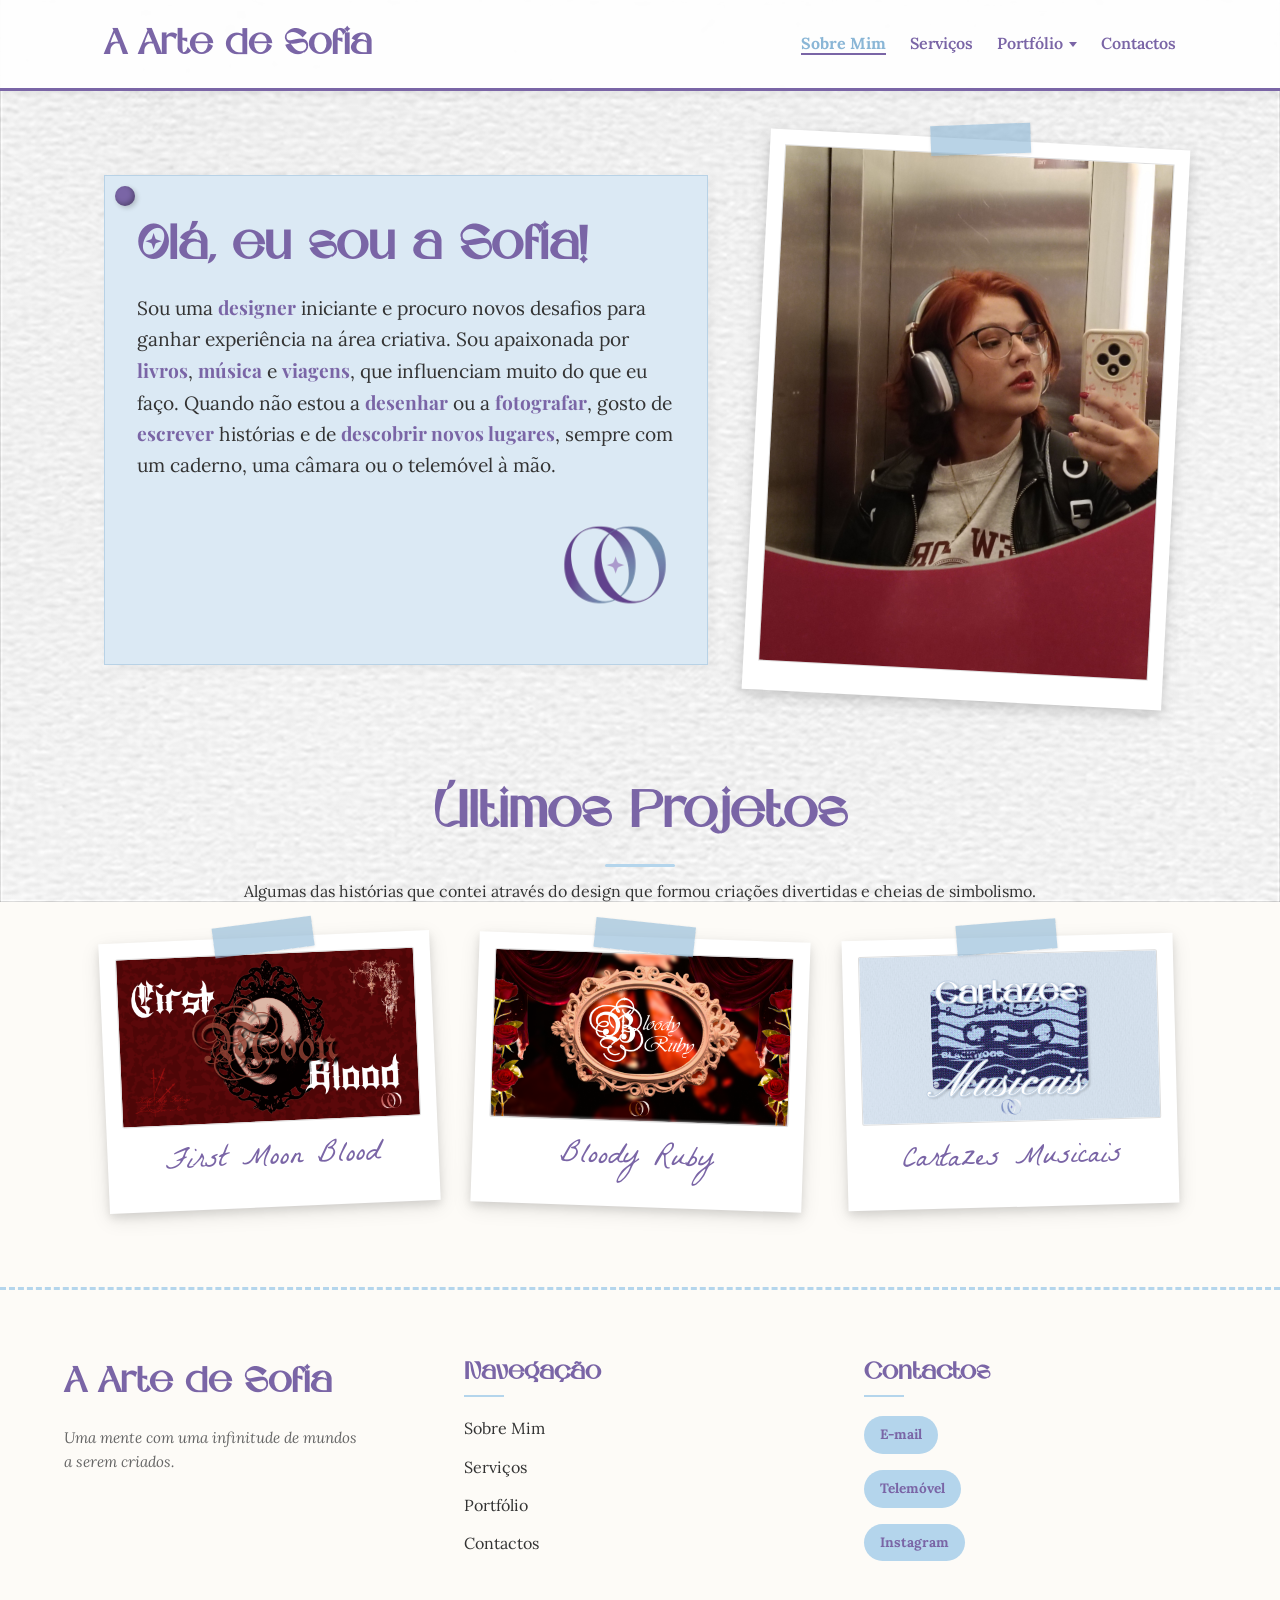
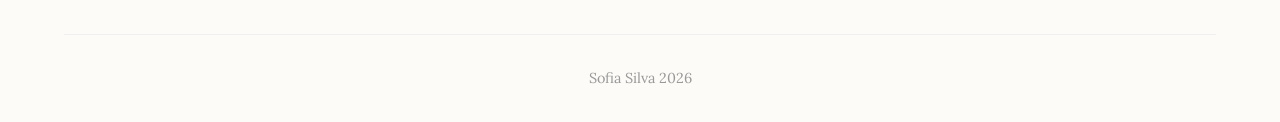
==== html/index.html @ 533d355b "Refactor portfolio links and improve content clarity across multiple HTML files" ====
﻿<!DOCTYPE html>
<html lang="pt-PT">

<head>
    <meta charset="UTF-8">
    <meta name="viewport" content="width=device-width, initial-scale=1.0">
    <title>A Arte de Sofia | Sobre Mim</title>
    <link rel="stylesheet" href="../css/style.css?v=3.1">
    <link rel="icon" type="image/png" href="../images/favicon.png">
</head>

<body>
    <header>
        <nav>
            <a href="index.html" class="logotipo">A Arte de Sofia</a>
            <ul class="ligacoes-navegacao" id="lista-navegacao">
                <li><a href="index.html" class="ativo">Sobre Mim</a></li>
                <li><a href="services.html">Serviços</a></li>
                <li class="navegacao-portfolio">
                    <details>
                        <summary>Portfólio</summary>
                        <ul class="submenu-portfolio">
                            <li><a href="portfolio.html">Portfólio</a></li>
                            <li><a href="bloody_ruby.html">Bloody Ruby</a></li>
                            <li><a href="first_moon_blood.html">First Moon Blood</a></li>
                            <li><a href="cartazes_musicais.html">Cartazes musicais</a></li>
                        </ul>
                    </details>
                </li>
                <li><a href="contact.html">Contactos</a></li>
            </ul>
            <button type="button" class="alternar-menu" id="botao-menu">
                <div class="barra"></div>
                <div class="barra"></div>
                <div class="barra"></div>
            </button>
        </nav>
    </header>

    <main>
        <section class="destaque">
            <div class="texto-destaque nota-papel">
                <h1>Olá, eu sou a Sofia!</h1>
                <p>Sou uma <strong>designer</strong> iniciante e procuro novos desafios para ganhar experiência
                    na área criativa. Sou apaixonada por <strong>livros</strong>, <strong>música</strong> e
                    <strong>viagens</strong>, que influenciam muito do que eu faço. Quando não estou a <strong>desenhar</strong> ou a <strong>fotografar</strong>, gosto de
                    <strong>escrever</strong> histórias e de <strong>descobrir novos lugares</strong>, sempre com um
                    caderno, uma câmara ou o telemóvel à mão.</p>
                <div class="assinatura">
                    <a href="portfolio.html">
                        <img src="../images/favicon.png" alt="Assinatura de Sofia" class="imagem-assinatura">
                    </a>
                </div>
            </div>

            <a href="services.html" class="imagem-destaque polaroide">
                <div class="fita"></div>
                <img src="../images/photo_2025-11-19_13-03-43.jpg" alt="Foto da Sofia, designer júnior">
                <div class="legenda-polaroide"></div>
            </a>
        </section>

        <section class="projetos-recentes">
            <h2 class="titulo-projetos-recentes">Últimos Projetos</h2>
            <p class="introducao-projetos-recentes">Algumas das histórias que contei através do design que formou criações divertidas e cheias de simbolismo.</p>
            <div class="grelha-projetos-recentes">
                <a href="first_moon_blood.html" class="polaroide polaroide-projeto">
                    <div class="fita"></div>
                    <img src="../images/Desenvolvimento 26.png" alt="First Moon Blood - Projeto por Sofia" loading="lazy">
                    <div class="legenda-polaroide">First Moon Blood</div>
                </a>

                <a href="bloody_ruby.html" class="polaroide polaroide-projeto">
                    <div class="fita"></div>
                    <img src="../images/Desenvolvimento 31.png" alt="Bloody Ruby - Projeto por Sofia" loading="lazy">
                    <div class="legenda-polaroide">Bloody Ruby</div>
                </a>

                <a href="cartazes_musicais.html" class="polaroide polaroide-projeto">
                    <div class="fita"></div>
                    <img src="../images/Desenvolvimento 36.png" alt="Cartazes musicais - Projeto por Sofia" loading="lazy">
                    <div class="legenda-polaroide">Cartazes Musicais</div>
                </a>
            </div>
        </section>
    </main>

    <footer>
        <div class="contentor-rodape">
            <div class="identidade">
                <a href="index.html" class="logotipo">A Arte de Sofia</a>
                <p>Uma mente com uma infinitude de mundos a serem criados.</p>
            </div>
            <nav>
                <h4 class="titulo-rodape">Navegação</h4>
                <ul>
                    <li><a href="index.html">Sobre Mim</a></li>
                    <li><a href="services.html">Serviços</a></li>
                    <li><a href="portfolio.html">Portfólio</a></li>
                    <li><a href="contact.html">Contactos</a></li>
                </ul>
            </nav>
            <div>
                <h4 class="titulo-rodape">Contactos</h4>
                <div class="ligacoes-contacto-rodape">
                    <a href="mailto:sofiamonteiro.9@gmail.com">E-mail</a>
                    <a href="tel:+351934389802">Telemóvel</a>
                    <a href="https://instagram.com/soh_wish" target="_blank" rel="noopener noreferrer"
                        title="Instagram">Instagram</a>
                </div>
            </div>
        </div>
        <div class="base-rodape">
            <p>Sofia Silva 2026</p>
        </div>
    </footer>
    <script src="../js/script.js?v=1.15"></script>
</body>

</html>
---- css/style.css ----
@font-face {
  font-family: 'Amoria';
  src: url('../fontes/AMORIA.otf') format('opentype');
  font-weight: normal;
  font-style: normal;
  font-display: swap;
}
@font-face {
  font-family: 'La Belle Aurore';
  src: url('../fontes/LaBelleAurore-Regular.ttf') format('truetype');
  font-weight: normal;
  font-style: normal;
  font-display: swap;
}
@font-face {
  font-family: 'Lora';
  src: url('../fontes/Lora-VariableFont_wght.ttf') format('truetype-variations');
  font-weight: 200 900;
  font-style: normal;
  font-display: swap;
}
@font-face {
  font-family: 'Lora';
  src: url('../fontes/Lora-Italic-VariableFont_wght.ttf') format('truetype-variations');
  font-weight: 200 900;
  font-style: italic;
  font-display: swap;
}
@font-face {
  font-family: 'Crimson Pro';
  src: url('../fontes/CrimsonPro-VariableFont_wght.ttf') format('truetype-variations');
  font-weight: 200 900;
  font-style: normal;
  font-display: swap;
}
@font-face {
  font-family: 'Crimson Pro';
  src: url('../fontes/CrimsonPro-Italic-VariableFont_wght.ttf') format('truetype-variations');
  font-weight: 200 900;
  font-style: italic;
  font-display: swap;
}
@font-face {
  font-family: 'Playfair Display';
  src: url('../fontes/PlayfairDisplay-VariableFont_wght.ttf') format('truetype-variations');
  font-weight: 400 900;
  font-style: normal;
  font-display: swap;
}
@font-face {
  font-family: 'Playfair Display';
  src: url('../fontes/PlayfairDisplay-Italic-VariableFont_wght.ttf') format('truetype-variations');
  font-weight: 400 900;
  font-style: italic;
  font-display: swap;
}
* {
  margin: 0;
  padding: 0;
  box-sizing: border-box;
}
body {
  color: #333;
  font-family: 'Lora', serif;
  line-height: 1.6;
  background-color: #fdfbf7;
  background-image: linear-gradient(rgba(255, 255, 255, 0.15), rgba(255, 255, 255, 0.15)), url('../images/fundo.png');
  background-repeat: no-repeat;
  background-position: center;
  background-size: cover;
  background-attachment: fixed;
  overflow-x: hidden;
}
header {
  position: sticky;
  top: 0;
  z-index: 1000;
  background: rgba(255, 255, 255, 0.9);
  border-bottom: 3px solid #7a65a6;
  box-shadow: 0 4px 6px rgba(0, 0, 0, 0.05);
  backdrop-filter: blur(5px);
}
header nav {
  display: flex;
  align-items: center;
  justify-content: space-between;
  max-width: 1200px;
  margin: 0 auto;
  padding: 1rem 5%;
}
.logotipo {
  color: #7a65a6;
  font-family: 'Amoria', serif;
  font-size: 2.2rem;
  font-weight: bold;
  text-decoration: none;
}
.logotipo:hover {
  color: #9c89c8;
}
.ligacoes-navegacao {
  display: flex;
  align-items: center;
  justify-content: flex-end;
  gap: 1.5rem;
  list-style: none;
}
.ligacoes-navegacao a {
  color: #7a65a6;
  font-size: 1rem;
  font-weight: 600;
  text-decoration: none;
}
.ligacoes-navegacao a:hover,
.ligacoes-navegacao a.ativo,
.ligacoes-navegacao summary:hover,
.ligacoes-navegacao summary.ativo {
  color: #8ab6d6;
}
.ligacoes-navegacao a.ativo {
  border-bottom: 2px solid #7a65a6;
  font-weight: bold;
}
.ligacoes-navegacao details {
  position: relative;
}
.ligacoes-navegacao summary {
  display: flex;
  align-items: center;
  gap: 0.4rem;
  color: #7a65a6;
  font-size: 1rem;
  font-weight: 600;
  cursor: pointer;
  list-style: none;
}
.ligacoes-navegacao summary::-webkit-details-marker {
  display: none;
}
.ligacoes-navegacao summary::after {
  width: 0;
  height: 0;
  border-top: 5px solid currentColor;
  border-right: 4px solid transparent;
  border-left: 4px solid transparent;
  content: '';
  transition: transform 0.2s ease;
}
.ligacoes-navegacao details[open] summary::after {
  transform: rotate(180deg);
}
.submenu-portfolio {
  position: absolute;
  top: calc(100% + 0.75rem);
  right: 0;
  z-index: 1002;
  min-width: 210px;
  padding: 0.5rem 0;
  border: 1px solid #e8e0f0;
  border-radius: 8px;
  background: #fff;
  box-shadow: 0 6px 18px rgba(0, 0, 0, 0.12);
  list-style: none;
}
.submenu-portfolio a {
  display: block;
  padding: 0.55rem 1rem;
  white-space: nowrap;
}
.submenu-portfolio a:hover,
.submenu-portfolio a[aria-current="page"] {
  background: #f3eff8;
}
.alternar-menu {
  position: relative;
  z-index: 1002;
  display: none;
  flex-direction: column;
  align-self: center;
  gap: 5px;
  padding: 0;
  border: 0;
  border-radius: 0;
  background: transparent;
}
.alternar-menu:hover {
  background: transparent;
}
.alternar-menu .barra {
  width: 30px;
  height: 4px;
  border-radius: 2px;
  background-color: #7a65a6;
  transition: 0.3s ease;
}
.alternar-menu.menu-ativo .barra:nth-child(1) {
  transform: translateY(9px) rotate(45deg);
}
.alternar-menu.menu-ativo .barra:nth-child(2) {
  opacity: 0;
}
.alternar-menu.menu-ativo .barra:nth-child(3) {
  transform: translateY(-9px) rotate(-45deg);
}
body.menu-aberto {
  overflow: hidden;
}
main {
  max-width: 1200px;
  margin: 3rem auto;
  padding: 0 5%;
  text-align: center;
}
.nota-papel {
  position: relative;
  padding: 2rem;
  border: 1px solid #b8d2e6;
  background-color: #dbe9f4;
  box-shadow: 3px 3px 10px rgba(0, 0, 0, 0.05);
}
.nota-papel::before {
  position: absolute;
  top: 10px;
  left: 10px;
  width: 20px;
  height: 20px;
  border-radius: 50%;
  background-color: #7a65a6;
  box-shadow: inset -2px -2px 5px rgba(0, 0, 0, 0.3), 2px 2px 5px rgba(0, 0, 0, 0.2);
  content: '';
}
h1,
h2,
h3 {
  color: #7a65a6;
  font-family: 'Amoria', serif;
}
h1 {
  display: inline-block;
  margin-bottom: 0.5rem;
  font-size: 3rem;
}
h2 {
  margin-bottom: 0.5rem;
  font-size: 2.2rem;
}
h3 {
  margin-bottom: 0.5rem;
  font-size: 1.8rem;
}
h4 {
  margin-bottom: 0.5rem;
  font-family: 'Crimson Pro', serif;
  text-align: left;
}
strong,
b {
  color: #7a65a6;
  font-family: 'Playfair Display', serif;
}
.polaroide {
  position: relative;
  display: flex;
  flex-direction: column;
  align-items: center;
  align-self: start;
  width: 100%;
  padding: 15px;
  background: #fff;
  box-shadow: 0 4px 8px rgba(0, 0, 0, 0.1), 0 6px 20px rgba(0, 0, 0, 0.1);
  transform: rotate(-2deg);
}
.polaroide:nth-child(even) {
  transform: rotate(3deg);
}
.polaroide img {
  display: block;
  width: 100%;
  height: auto;
  margin: 0 auto;
  border: 1px solid #ddd;
}
.legenda-polaroide {
  margin: 10px 0 4px;
  color: #7a65a6;
  font-family: 'La Belle Aurore', cursive;
  font-size: 1.5rem;
  text-align: center;
}
.fita {
  position: absolute;
  top: -15px;
  left: 50%;
  z-index: 2;
  width: 100px;
  height: 30px;
  background-color: rgba(138, 182, 214, 0.6);
  box-shadow: 0 1px 3px rgba(0, 0, 0, 0.1);
  transform: translateX(-50%) rotate(-5deg);
  pointer-events: none;
}
.destaque {
  display: flex;
  align-items: center;
  gap: 3rem;
  margin-top: 2rem;
}
.texto-destaque {
  flex: 1;
  text-align: left;
}
.texto-destaque p {
  margin-bottom: 1rem;
  font-size: 1.2rem;
}
.assinatura {
  margin-top: 1.5rem;
  text-align: right;
}
.imagem-assinatura {
  width: 120px;
  height: auto;
}
.imagem-destaque {
  flex: 1;
  width: 100%;
  max-width: 420px;
}
.imagem-destaque.polaroide {
  color: inherit;
  text-decoration: none;
}
.projetos-recentes {
  display: flex;
  flex-direction: column;
  align-items: center;
  margin: 4.5rem 0 3rem;
}
.titulo-projetos-recentes {
  display: inline-block;
  margin-bottom: 0.75rem;
  font-size: 3.2rem;
}
.introducao-projetos-recentes {
  margin-bottom: 2rem;
}
.titulo-projetos-recentes::after {
  display: block;
  width: 70px;
  height: 3px;
  margin: 0.6rem auto 0;
  border-radius: 2px;
  background: #b4d5ec;
  content: '';
}
.secao-projeto {
  margin-top: 3rem;
}
.titulo-projeto {
  margin: 1.5rem 0 1.5rem;
  padding-bottom: 0.6rem;
  border-bottom: 3px dashed #b4d5ec;
  color: #7a65a6;
  font-family: 'Amoria', serif;
  font-size: 2.4rem;
  font-weight: 600;
  text-align: left;
}
.grelha-projetos-recentes {
  display: grid;
  grid-template-columns: repeat(3, 1fr);
  align-items: start;
  gap: 2.5rem;
  width: 100%;
}
.grelha-projetos-recentes > .polaroide-projeto:only-child {
  grid-column: 1 / -1;
  justify-self: center;
  max-width: 360px;
}
.polaroide-projeto {
  padding: 16px 16px 20px;
  color: inherit;
  text-decoration: none;
}
.polaroide-projeto:nth-child(1) {
  transform: rotate(-2.5deg);
}
.polaroide-projeto:nth-child(2) {
  transform: rotate(2deg);
}
.polaroide-projeto:nth-child(2) .fita {
  transform: translateX(-50%) rotate(4deg);
}
.polaroide-projeto:nth-child(3) {
  transform: rotate(-1.5deg);
}
.polaroide-projeto:nth-child(3) .fita {
  transform: translateX(-50%) rotate(-3deg);
}
.polaroide-projeto img {
  border-radius: 2px;
}
.polaroide-projeto .legenda-polaroide {
  margin: 14px 0 4px;
  color: #7a65a6;
  font-family: 'La Belle Aurore', cursive;
  font-size: 1.85rem;
  text-align: center;
  text-decoration: none;
}
.descricao-projeto {
  margin: 0 0 2rem;
  padding: 1.5rem;
  border: 1px dashed #b4d5ec;
  border-radius: 12px;
  background: rgba(255, 255, 255, 0.6);
  font-size: 0.96rem;
  line-height: 1.8;
  text-align: left;
}
.pagina-detalhe-projeto {
  text-align: left;
}
.pagina-detalhe-projeto .titulo-projeto {
  margin-top: 1.5rem;
}
.grelha-detalhe-projeto {
  display: flex;
  flex-direction: column;
  gap: 2rem;
  margin-top: 2rem;
}
.item-detalhe-projeto {
  display: grid;
  grid-template-columns: minmax(0, 0.9fr) minmax(0, 1.1fr);
  align-items: center;
  gap: 2.5rem;
  margin: 0;
  padding: 0 0 2rem;
  border-bottom: 2px dashed #b4d5ec;
}
.item-detalhe-projeto:last-child {
  padding-bottom: 0;
  border-bottom: 0;
}
.polaroide-detalhe {
  width: 100%;
  max-width: 440px;
  margin: 0 auto;
}
.polaroide-brandboard {
  max-width: 300px;
}
.legenda-detalhe-projeto h2 {
  margin-bottom: 0.75rem;
  color: #7a65a6;
  font-family: 'Amoria', serif;
  font-size: 1.8rem;
  text-align: left;
}
.legenda-detalhe-projeto p {
  font-size: 1rem;
  line-height: 1.8;
}
.introducao-servicos {
  margin-bottom: 2rem;
}
.grelha-servicos {
  display: grid;
  grid-template-columns: repeat(2, 1fr);
  gap: 2rem;
  margin-top: 2rem;
}
.cartao-servico {
  display: flex;
  flex-direction: column;
  align-items: center;
  gap: 0.5rem;
  width: 100%;
  padding: 2rem;
  border: 2px dashed #7a65a6;
  border-radius: 10px;
  background: #fff;
  text-align: center;
}
.icone-servico {
  margin-bottom: 0.25rem;
  color: #7a65a6;
  font-size: 1.8rem;
  line-height: 1;
  opacity: 0.7;
}
.cartao-servico h3 {
  margin-bottom: 0.25rem;
  font-size: 2rem;
}
.cartao-servico p {
  flex: 1;
}
.ligacao-servico {
  margin-top: 0.75rem;
  border-bottom: 1px dotted #7a65a6;
  color: #7a65a6;
  font-size: 0.88rem;
  font-weight: 600;
  letter-spacing: 0.3px;
  text-decoration: none;
}
.cartao-servico:hover .ligacao-servico,
.cartao-servico:focus-visible .ligacao-servico {
  border-color: #8ab6d6;
  color: #8ab6d6;
}
.ferramentas-servicos {
  margin-top: 4rem;
}
.programas {
  display: flex;
  flex-wrap: wrap;
  justify-content: center;
  gap: 1.5rem;
  margin-top: 2rem;
}
.item-programa {
  color: inherit;
  text-decoration: none;
}
.icone-programa {
  width: 60px;
  height: 60px;
  object-fit: contain;
  filter: drop-shadow(2px 2px 4px rgba(0, 0, 0, 0.1));
}
.contentor-contacto {
  max-width: 600px;
  margin: 0 auto;
}
.painel-contacto {
  margin-bottom: 2rem;
  padding: 1.5rem;
  border: 1px dashed #7a65a6;
  border-radius: 8px;
  background: rgba(255, 255, 255, 0.6);
  color: #1f1f1f;
  text-align: left;
}
.painel-contacto p {
  margin-bottom: 0.5rem;
}
.painel-contacto p:last-child {
  margin-bottom: 0;
}
.painel-contacto a {
  color: #7a65a6;
  text-decoration: none;
}
.introducao-contacto {
  margin-bottom: 2rem;
}
form {
  display: flex;
  flex-direction: column;
  gap: 1.5rem;
}
.campo-formulario {
  display: flex;
  flex-direction: column;
  gap: 0.4rem;
}
input,
textarea {
  width: 100%;
  padding: 15px;
  border: 2px solid #b4d5ec;
  border-radius: 5px;
  background-color: #fff;
  color: #333;
  font-family: 'Lora', serif;
  font-size: 1rem;
}
input:focus,
textarea:focus {
  border-color: #7a65a6;
  outline: none;
}
form label {
  color: #7a65a6;
  font-weight: bold;
  text-align: left;
}
button {
  align-self: flex-start;
  padding: 15px 30px;
  border: 0;
  border-radius: 5px;
  background-color: #7a65a6;
  color: #fff;
  font-family: 'Amoria', serif;
  font-size: 1.2rem;
  cursor: pointer;
  transition: background-color 0.3s;
}
button:hover {
  background-color: #8ab6d6;
}
button:focus-visible,
a:focus-visible,
input:focus-visible,
textarea:focus-visible {
  outline: 3px solid #8ab6d6;
  outline-offset: 3px;
}
footer {
  margin-top: 5rem;
  padding: 4rem 5% 2rem;
  border-top: 3px dashed #b4d5ec;
}
.contentor-rodape {
  display: flex;
  flex-wrap: wrap;
  justify-content: space-between;
  gap: 3rem;
  max-width: 1200px;
  margin: 0 auto;
}
.contentor-rodape > * {
  flex: 1;
  min-width: 250px;
}
.contentor-rodape h4 {
  position: relative;
  margin-bottom: 1.5rem;
  color: #7a65a6;
  font-family: 'Amoria', serif;
  font-size: 1.5rem;
}
.contentor-rodape h4::after {
  position: absolute;
  bottom: -5px;
  left: 0;
  width: 40px;
  height: 2px;
  background: #b4d5ec;
  content: '';
}
.contentor-rodape ul {
  list-style: none;
}
.contentor-rodape ul li {
  margin-bottom: 0.8rem;
}
.contentor-rodape ul li a {
  color: #333;
  font-size: 1rem;
  text-decoration: none;
}
.contentor-rodape ul li a:hover {
  color: #7a65a6;
}
.identidade p {
  max-width: 300px;
  margin-top: 1rem;
  color: #666;
  font-size: 0.95rem;
  font-style: italic;
}
.ligacoes-contacto-rodape {
  display: flex;
  flex-direction: column;
  align-items: flex-start;
  gap: 1rem;
  margin-top: 0.5rem;
}
.ligacoes-contacto-rodape a {
  display: inline-flex;
  align-items: center;
  padding: 0.5rem 1rem;
  border-radius: 20px;
  background: #b4d5ec;
  color: #7a65a6;
  font-size: 0.85rem;
  font-weight: bold;
  text-decoration: none;
}
.ligacoes-contacto-rodape a:hover,
.ligacoes-contacto-rodape a:focus-visible {
  background: #7a65a6;
  color: #fff;
}
.base-rodape {
  margin-top: 4rem;
  padding-top: 2rem;
  border-top: 1px solid #eee;
  color: #999;
  font-size: 0.9rem;
  text-align: center;
}
@media (max-width: 900px) {
  header nav {
    padding: 1rem 3%;
  }
  .destaque {
    gap: 2rem;
  }
  .grelha-projetos-recentes {
    grid-template-columns: repeat(2, 1fr);
    gap: 2rem;
  }
  .grelha-projetos-recentes > .polaroide-projeto:nth-child(odd):last-child {
    grid-column: 1 / -1;
    justify-self: center;
    max-width: 360px;
  }
  .contentor-rodape {
    display: grid;
    grid-template-columns: 1fr 1fr;
  }
  .contentor-rodape > .identidade {
    grid-column: span 2;
    text-align: center;
  }
  .identidade p {
    margin: 1rem auto;
  }
}
@media (max-width: 768px) {
  body {
    font-size: 15px;
  }
  header {
    position: fixed;
    width: 100%;
  }
  header nav {
    padding: 0.8rem 5%;
  }
  .item-detalhe-projeto {
    gap: 1.5rem;
  }
  .ligacoes-navegacao {
    position: fixed;
    inset: 0;
    z-index: 1001;
    flex-direction: column;
    justify-content: center;
    gap: 2rem;
    width: 100%;
    height: 100vh;
    background-color: #fdfbf7;
    background-image: linear-gradient(rgba(255, 255, 255, 0.15), rgba(255, 255, 255, 0.15)), url('../images/fundo.png');
    background-position: center;
    background-size: cover;
    border-top: 3px solid #7a65a6;
    opacity: 0;
    visibility: hidden;
    transition: opacity 0.3s ease, visibility 0.3s ease;
  }
  .ligacoes-navegacao.ativo {
    opacity: 1;
    visibility: visible;
  }
  .ligacoes-navegacao a,
  .ligacoes-navegacao summary {
    font-size: 1.3rem;
  }
  .alternar-menu {
    display: flex;
  }
  .submenu-portfolio {
    position: static;
    min-width: 0;
    padding: 0.35rem 0 0;
    border: 0;
    background: transparent;
    box-shadow: none;
    text-align: center;
  }
  .submenu-portfolio a {
    font-size: 1rem;
  }
  main {
    margin: 6rem auto 2rem;
  }
  .destaque {
    flex-direction: column;
    align-items: center;
    gap: 2.5rem;
    margin-top: 2rem;
  }
  .texto-destaque {
    width: 100%;
    max-width: 520px;
  }
  .texto-destaque p {
    margin-bottom: 0.85rem;
    font-size: 1.05rem;
  }
  .texto-destaque h1 {
    margin-bottom: 0.8rem;
  }
  .imagem-destaque {
    max-width: 320px;
    margin: 0 auto;
  }
  .nota-papel {
    padding: 1.8rem 1.6rem;
    border-radius: 4px;
    box-shadow: 4px 4px 14px rgba(0, 0, 0, 0.08);
  }
  .nota-papel::before {
    top: 10px;
    left: 10px;
    width: 16px;
    height: 16px;
  }
  .polaroide {
    padding: 8px;
  }
  .legenda-polaroide {
    font-size: 1.1rem;
  }
  .fita {
    top: -10px;
    width: 60px;
    height: 20px;
  }
  .grelha-servicos {
    grid-template-columns: 1fr;
    gap: 1.5rem;
  }
}
@media (max-width: 600px) {
  .logotipo {
    font-size: 2rem;
  }
  .destaque {
    gap: 1.8rem;
    margin-top: 1rem;
  }
  .item-detalhe-projeto {
    grid-template-columns: 1fr;
    gap: 1rem;
  }
  .legenda-detalhe-projeto {
    text-align: center;
  }
  .legenda-detalhe-projeto h2 {
    text-align: center;
  }
  .texto-destaque h1 {
    font-size: 1.75rem;
  }
  .texto-destaque p {
    margin-bottom: 0.75rem;
    font-size: 0.98rem;
    line-height: 1.55;
  }
  .nota-papel {
    padding: 1.5rem 1.25rem;
  }
  .imagem-destaque {
    max-width: 270px;
  }
  .polaroide {
    margin-bottom: 1rem;
    padding: 6px 6px 20px;
  }
  .legenda-polaroide {
    margin-top: 5px;
    font-size: 0.95rem;
  }
  .fita {
    top: -8px;
    width: 45px;
    height: 15px;
  }
  .grelha-projetos-recentes {
    grid-template-columns: 1fr;
    gap: 2rem;
    max-width: 380px;
    margin: 0 auto;
  }
  .contentor-rodape {
    grid-template-columns: repeat(2, 1fr);
    gap: 2rem 1rem;
    text-align: center;
  }
  .contentor-rodape > * {
    min-width: 0;
  }
  .contentor-rodape > .identidade {
    grid-column: 1 / -1;
  }
  .contentor-rodape h4::after {
    left: 50%;
    transform: translateX(-50%);
  }
  .ligacoes-contacto-rodape {
    align-items: center;
  }
}
@media (max-width: 480px) {
  h1 {
    font-size: 2rem;
  }
  h2 {
    font-size: 1.5rem;
  }
  h3 {
    font-size: 1.2rem;
  }
  .titulo-projetos-recentes {
    font-size: 2.2rem;
  }
  .titulo-projeto {
    font-size: 1.8rem;
  }
  .polaroide-projeto .legenda-polaroide {
    font-size: 1.4rem;
  }
}
@media (prefers-reduced-motion: reduce) {
  *,
  *::before,
  *::after {
    scroll-behavior: auto;
    transition-duration: 0.01ms;
    animation-duration: 0.01ms;
    animation-iteration-count: 1;
  }
}
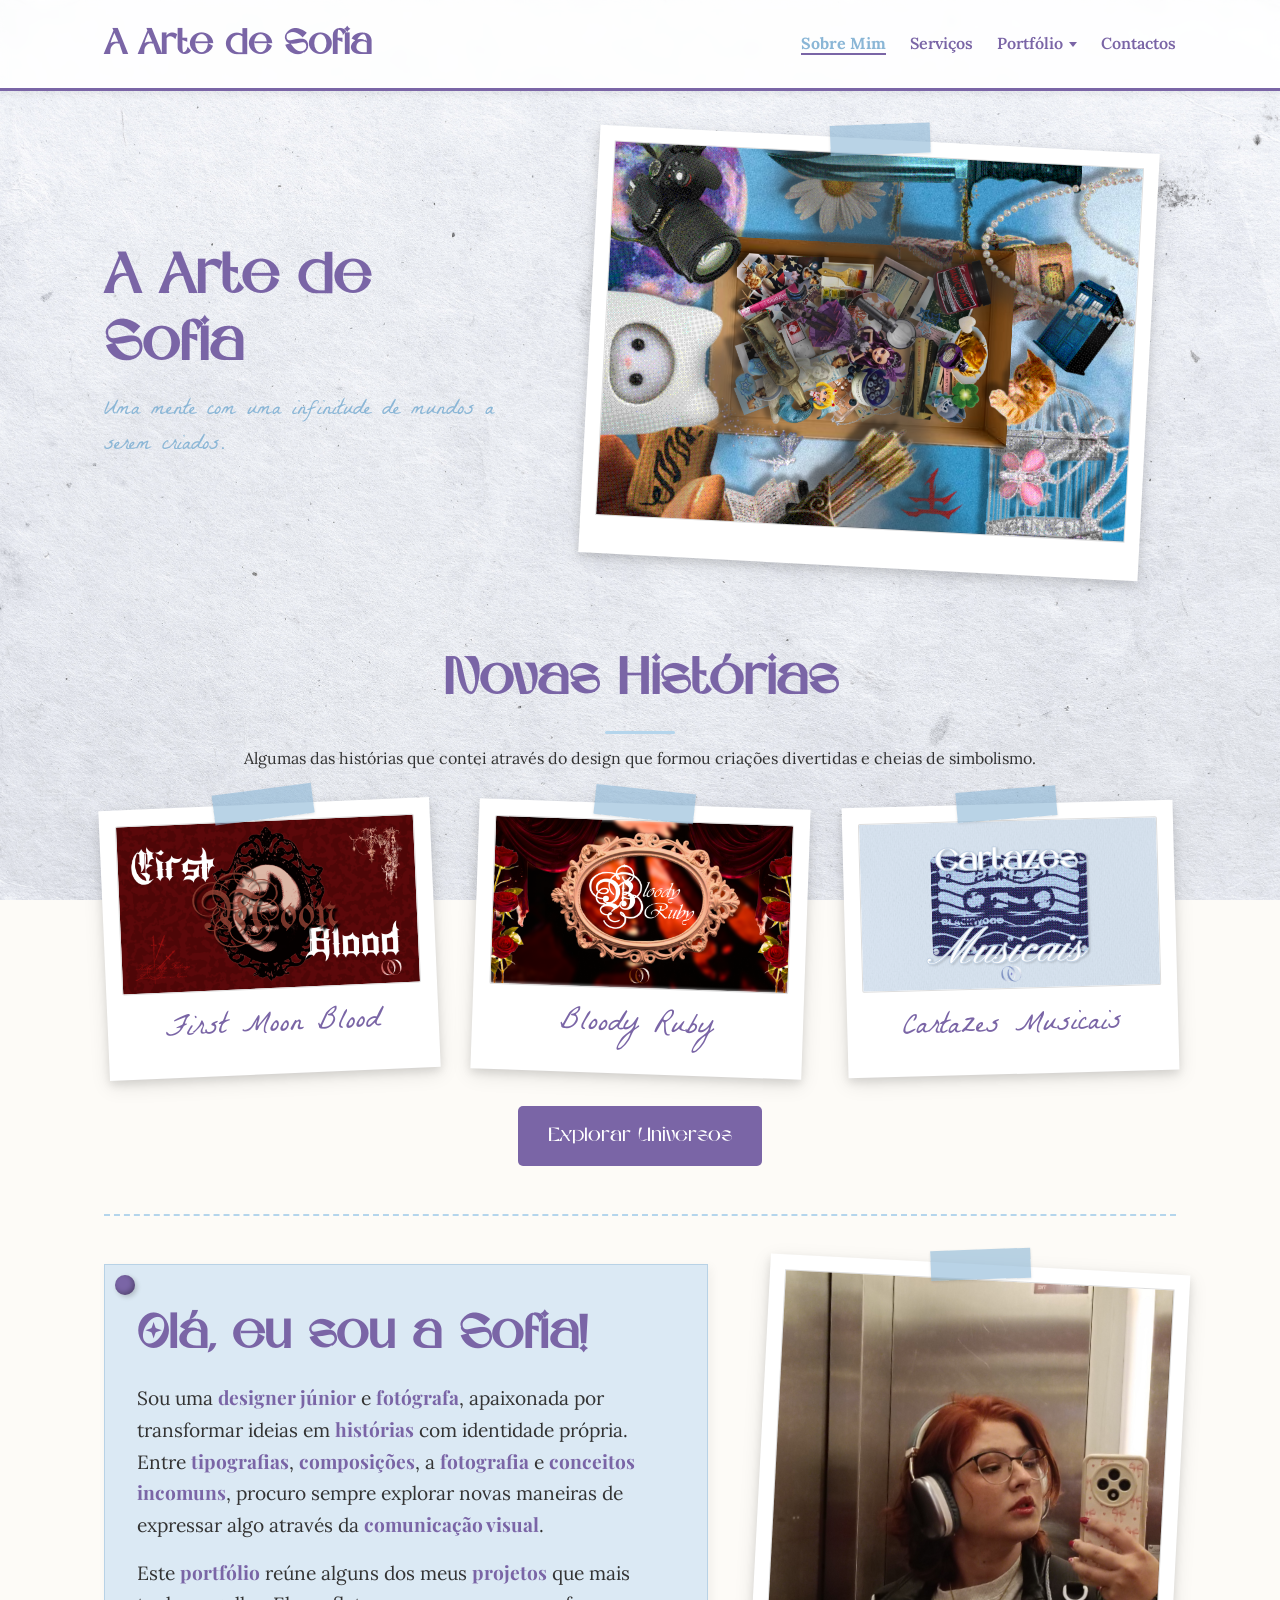
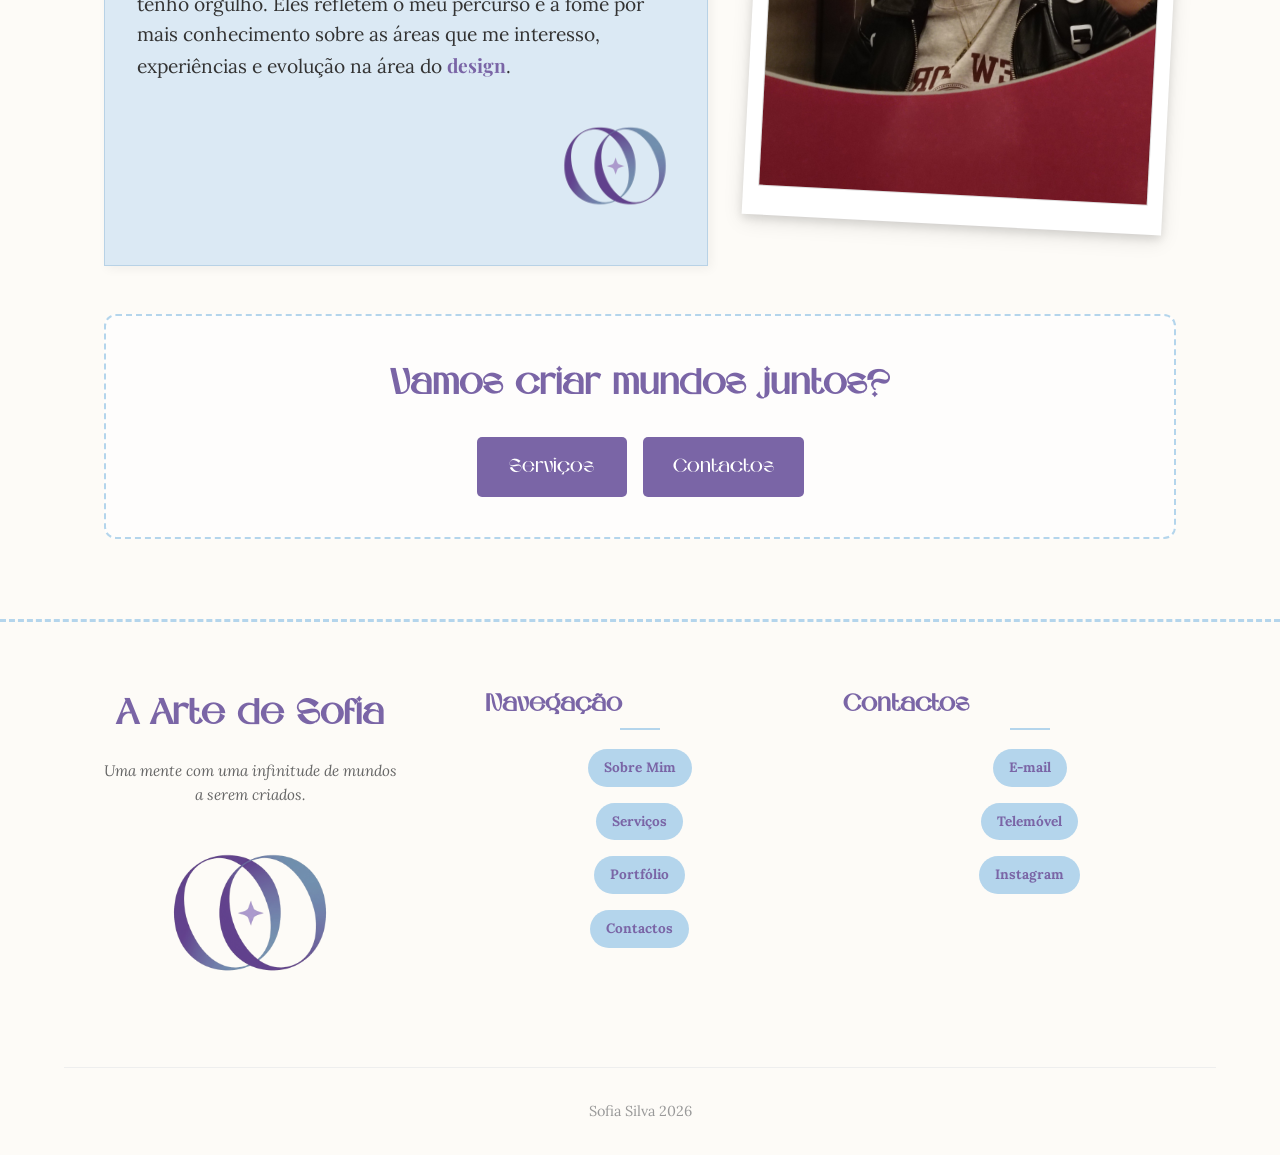
==== commit 551c4243: "Update styles and structure across multiple HTML files; replace background image, add new sections, " ====
--- a/html/index.html
+++ b/html/index.html
@@ -5,7 +5,7 @@
     <meta charset="UTF-8">
     <meta name="viewport" content="width=device-width, initial-scale=1.0">
     <title>A Arte de Sofia | Sobre Mim</title>
-    <link rel="stylesheet" href="../css/style.css?v=3.1">
+    <link rel="stylesheet" href="../css/style.css?v=3.6">
     <link rel="icon" type="image/png" href="../images/favicon.png">
 </head>
 
@@ -38,30 +38,19 @@
     </header>
 
     <main>
-        <section class="destaque">
-            <div class="texto-destaque nota-papel">
-                <h1>Olá, eu sou a Sofia!</h1>
-                <p>Sou uma <strong>designer</strong> iniciante e procuro novos desafios para ganhar experiência
-                    na área criativa. Sou apaixonada por <strong>livros</strong>, <strong>música</strong> e
-                    <strong>viagens</strong>, que influenciam muito do que eu faço. Quando não estou a <strong>desenhar</strong> ou a <strong>fotografar</strong>, gosto de
-                    <strong>escrever</strong> histórias e de <strong>descobrir novos lugares</strong>, sempre com um
-                    caderno, uma câmara ou o telemóvel à mão.</p>
-                <div class="assinatura">
-                    <a href="portfolio.html">
-                        <img src="../images/favicon.png" alt="Assinatura de Sofia" class="imagem-assinatura">
-                    </a>
-                </div>
+        <section class="hero-zone">
+            <div class="texto-hero-zone">
+                <h1>A Arte de Sofia</h1>
+                <p>Uma mente com uma infinitude de mundos a serem criados.</p>
             </div>
-
-            <a href="services.html" class="imagem-destaque polaroide">
+            <div class="polaroide polaroide-hero-zone">
                 <div class="fita"></div>
-                <img src="../images/photo_2025-11-19_13-03-43.jpg" alt="Foto da Sofia, designer júnior">
-                <div class="legenda-polaroide"></div>
-            </a>
+                <img class="imagem-hero-zone" src="../images/hero zone.png" alt="Colagem visual que representa o universo criativo de Sofia">
+            </div>
         </section>
 
         <section class="projetos-recentes">
-            <h2 class="titulo-projetos-recentes">Últimos Projetos</h2>
+            <h2 class="titulo-projetos-recentes">Novas Histórias</h2>
             <p class="introducao-projetos-recentes">Algumas das histórias que contei através do design que formou criações divertidas e cheias de simbolismo.</p>
             <div class="grelha-projetos-recentes">
                 <a href="first_moon_blood.html" class="polaroide polaroide-projeto">
@@ -82,6 +71,32 @@
                     <div class="legenda-polaroide">Cartazes Musicais</div>
                 </a>
             </div>
+            <a class="botao-explorar-universos" href="portfolio.html">Explorar Universos</a>
+        </section>
+
+        <section class="destaque introducao-designer">
+            <div class="texto-destaque nota-papel">
+                <h1>Olá, eu sou a Sofia!</h1>
+                <p>Sou uma <strong>designer júnior</strong> e <strong>fotógrafa</strong>, apaixonada por transformar ideias em <strong>histórias</strong> com identidade própria. Entre <strong>tipografias</strong>, <strong>composições</strong>, a <strong>fotografia</strong> e <strong>conceitos incomuns</strong>, procuro sempre explorar novas maneiras de expressar algo através da <strong>comunicação visual</strong>.</p>
+                <p>Este <strong>portfólio</strong> reúne alguns dos meus <strong>projetos</strong> que mais tenho orgulho. Eles refletem o meu percurso e a fome por mais conhecimento sobre as áreas que me interesso, experiências e evolução na área do <strong>design</strong>.</p>
+                <div class="assinatura">
+                    <img src="../images/favicon.png" alt="Assinatura de Sofia" class="imagem-assinatura">
+                </div>
+            </div>
+
+            <div class="imagem-destaque polaroide">
+                <div class="fita"></div>
+                <img src="../images/photo_2025-11-19_13-03-43.jpg" alt="Foto da Sofia, designer júnior">
+                <div class="legenda-polaroide"></div>
+            </div>
+        </section>
+
+        <section class="convite-criacao">
+            <h2>Vamos criar mundos juntos?</h2>
+            <div class="botoes-convite">
+                <a class="botao-convite" href="services.html">Serviços</a>
+                <a class="botao-convite" href="contact.html">Contactos</a>
+            </div>
         </section>
     </main>
 
@@ -90,6 +105,7 @@
             <div class="identidade">
                 <a href="index.html" class="logotipo">A Arte de Sofia</a>
                 <p>Uma mente com uma infinitude de mundos a serem criados.</p>
+                <img src="../images/favicon.png" alt="Símbolo da Arte de Sofia" class="imagem-identidade-rodape">
             </div>
             <nav>
                 <h4 class="titulo-rodape">Navegação</h4>
--- a/css/style.css
+++ b/css/style.css
@@ -64,7 +64,7 @@
   font-family: 'Lora', serif;
   line-height: 1.6;
   background-color: #fdfbf7;
-  background-image: linear-gradient(rgba(255, 255, 255, 0.15), rgba(255, 255, 255, 0.15)), url('../images/fundo.png');
+  background-image: linear-gradient(rgba(255, 255, 255, 0.15), rgba(255, 255, 255, 0.15)), url('../images/Texturelabs_Paper_301XL.jpg');
   background-repeat: no-repeat;
   background-position: center;
   background-size: cover;
@@ -299,11 +299,51 @@
   transform: translateX(-50%) rotate(-5deg);
   pointer-events: none;
 }
+.hero-zone {
+  display: grid;
+  grid-template-columns: minmax(0, 0.8fr) minmax(0, 1.2fr);
+  align-items: center;
+  gap: 3rem;
+  margin: 2rem 0 4.5rem;
+}
+.texto-hero-zone {
+  color: #7a65a6;
+  text-align: left;
+}
+.texto-hero-zone h1 {
+  margin-bottom: 1rem;
+  font-family: 'Amoria', serif;
+  font-size: 3.5rem;
+  line-height: 1.2;
+}
+.texto-hero-zone p {
+  color: #8ab6d6;
+  font-family: 'La Belle Aurore', cursive;
+  font-size: 1.35rem;
+  line-height: 1.6;
+}
+.polaroide-hero-zone {
+  max-width: 560px;
+  margin: 0 auto;
+  padding-bottom: 38px;
+  transform: rotate(2deg);
+}
+.imagem-hero-zone {
+  display: block;
+  width: 100%;
+  max-height: 460px;
+  object-fit: contain;
+}
 .destaque {
   display: flex;
   align-items: center;
   gap: 3rem;
   margin-top: 2rem;
+}
+.introducao-designer {
+  margin-top: 3rem;
+  padding-top: 3rem;
+  border-top: 2px dashed #b4d5ec;
 }
 .texto-destaque {
   flex: 1;
@@ -326,9 +366,39 @@
   width: 100%;
   max-width: 420px;
 }
-.imagem-destaque.polaroide {
-  color: inherit;
+.convite-criacao {
+  margin: 3rem 0 4rem;
+  padding: 2.5rem 1.5rem;
+  border: 2px dashed #b4d5ec;
+  border-radius: 12px;
+  background: rgba(255, 255, 255, 0.6);
+  text-align: center;
+}
+.convite-criacao h2 {
+  margin-bottom: 1.5rem;
+  color: #7a65a6;
+  font-family: 'Amoria', serif;
+  font-size: 2.2rem;
+}
+.botoes-convite {
+  display: flex;
+  justify-content: center;
+  gap: 1rem;
+}
+.botao-convite {
+  display: inline-block;
+  min-width: 150px;
+  padding: 15px 30px;
+  border-radius: 5px;
+  background-color: #7a65a6;
+  color: #fff;
+  font-family: 'Amoria', serif;
+  font-size: 1.2rem;
   text-decoration: none;
+  transition: background-color 0.3s;
+}
+.botao-convite:hover {
+  background-color: #8ab6d6;
 }
 .projetos-recentes {
   display: flex;
@@ -372,6 +442,21 @@
   align-items: start;
   gap: 2.5rem;
   width: 100%;
+}
+.botao-explorar-universos {
+  display: inline-block;
+  margin-top: 2rem;
+  padding: 15px 30px;
+  border-radius: 5px;
+  background-color: #7a65a6;
+  color: #fff;
+  font-family: 'Amoria', serif;
+  font-size: 1.2rem;
+  text-decoration: none;
+  transition: background-color 0.3s;
+}
+.botao-explorar-universos:hover {
+  background-color: #8ab6d6;
 }
 .grelha-projetos-recentes > .polaroide-projeto:only-child {
   grid-column: 1 / -1;
@@ -433,7 +518,7 @@
 }
 .item-detalhe-projeto {
   display: grid;
-  grid-template-columns: minmax(0, 0.9fr) minmax(0, 1.1fr);
+  grid-template-columns: minmax(0, 0.75fr) minmax(0, 1.25fr);
   align-items: center;
   gap: 2.5rem;
   margin: 0;
@@ -446,7 +531,7 @@
 }
 .polaroide-detalhe {
   width: 100%;
-  max-width: 440px;
+  max-width: 360px;
   margin: 0 auto;
 }
 .polaroide-brandboard {
@@ -617,16 +702,18 @@
   border-top: 3px dashed #b4d5ec;
 }
 .contentor-rodape {
-  display: flex;
-  flex-wrap: wrap;
-  justify-content: space-between;
+  display: grid;
+  grid-template-columns: minmax(0, 1.2fr) minmax(0, 1fr) minmax(0, 1.2fr);
+  align-items: start;
+  justify-items: center;
   gap: 3rem;
   max-width: 1200px;
   margin: 0 auto;
+  text-align: center;
 }
 .contentor-rodape > * {
-  flex: 1;
-  min-width: 250px;
+  width: 100%;
+  min-width: 0;
 }
 .contentor-rodape h4 {
   position: relative;
@@ -638,40 +725,24 @@
 .contentor-rodape h4::after {
   position: absolute;
   bottom: -5px;
-  left: 0;
+  left: 50%;
   width: 40px;
   height: 2px;
   background: #b4d5ec;
   content: '';
+  transform: translateX(-50%);
 }
 .contentor-rodape ul {
+  display: flex;
+  flex-direction: column;
+  align-items: center;
+  gap: 1rem;
   list-style: none;
 }
 .contentor-rodape ul li {
-  margin-bottom: 0.8rem;
-}
-.contentor-rodape ul li a {
-  color: #333;
-  font-size: 1rem;
-  text-decoration: none;
-}
-.contentor-rodape ul li a:hover {
-  color: #7a65a6;
-}
-.identidade p {
-  max-width: 300px;
-  margin-top: 1rem;
-  color: #666;
-  font-size: 0.95rem;
-  font-style: italic;
-}
-.ligacoes-contacto-rodape {
-  display: flex;
-  flex-direction: column;
-  align-items: flex-start;
-  gap: 1rem;
-  margin-top: 0.5rem;
-}
+  margin: 0;
+}
+.contentor-rodape ul li a,
 .ligacoes-contacto-rodape a {
   display: inline-flex;
   align-items: center;
@@ -683,10 +754,36 @@
   font-weight: bold;
   text-decoration: none;
 }
+.contentor-rodape ul li a:hover,
+.contentor-rodape ul li a:focus-visible,
 .ligacoes-contacto-rodape a:hover,
 .ligacoes-contacto-rodape a:focus-visible {
   background: #7a65a6;
   color: #fff;
+}
+.identidade p {
+  max-width: 300px;
+  margin: 1rem auto 0;
+  color: #666;
+  font-size: 0.95rem;
+  font-style: italic;
+}
+.contentor-rodape > .identidade {
+  text-align: center;
+}
+.imagem-identidade-rodape {
+  display: block;
+  width: 180px;
+  max-width: 100%;
+  height: auto;
+  margin: 1rem auto 0;
+}
+.ligacoes-contacto-rodape {
+  display: flex;
+  flex-direction: column;
+  align-items: center;
+  gap: 1rem;
+  margin-top: 0.5rem;
 }
 .base-rodape {
   margin-top: 4rem;
@@ -713,15 +810,10 @@
     max-width: 360px;
   }
   .contentor-rodape {
-    display: grid;
     grid-template-columns: 1fr 1fr;
   }
   .contentor-rodape > .identidade {
     grid-column: span 2;
-    text-align: center;
-  }
-  .identidade p {
-    margin: 1rem auto;
   }
 }
 @media (max-width: 768px) {
@@ -748,7 +840,7 @@
     width: 100%;
     height: 100vh;
     background-color: #fdfbf7;
-    background-image: linear-gradient(rgba(255, 255, 255, 0.15), rgba(255, 255, 255, 0.15)), url('../images/fundo.png');
+    background-image: linear-gradient(rgba(255, 255, 255, 0.15), rgba(255, 255, 255, 0.15)), url('../images/Texturelabs_Paper_301XL.jpg');
     background-position: center;
     background-size: cover;
     border-top: 3px solid #7a65a6;
@@ -788,6 +880,24 @@
     gap: 2.5rem;
     margin-top: 2rem;
   }
+  .hero-zone {
+    grid-template-columns: 1fr;
+    gap: 1.5rem;
+    margin: 1.5rem 0 3rem;
+  }
+  .texto-hero-zone {
+    text-align: center;
+  }
+  .texto-hero-zone h1 {
+    font-size: 3rem;
+  }
+  .imagem-hero-zone {
+    max-height: none;
+  }
+  .introducao-designer {
+    margin-top: 2rem;
+    padding-top: 2rem;
+  }
   .texto-destaque {
     width: 100%;
     max-width: 520px;
@@ -838,6 +948,30 @@
     gap: 1.8rem;
     margin-top: 1rem;
   }
+  .hero-zone {
+    gap: 1rem;
+    margin-top: 1rem;
+  }
+  .texto-hero-zone h1 {
+    font-size: 2.4rem;
+  }
+  .texto-hero-zone p {
+    font-size: 1.1rem;
+  }
+  .introducao-designer {
+    margin-top: 1.5rem;
+    padding-top: 1.5rem;
+  }
+  .convite-criacao {
+    margin: 2rem 0 3rem;
+    padding: 2rem 1rem;
+  }
+  .convite-criacao h2 {
+    font-size: 1.8rem;
+  }
+  .botoes-convite {
+    flex-wrap: wrap;
+  }
   .item-detalhe-projeto {
     grid-template-columns: 1fr;
     gap: 1rem;
@@ -880,24 +1014,6 @@
     gap: 2rem;
     max-width: 380px;
     margin: 0 auto;
-  }
-  .contentor-rodape {
-    grid-template-columns: repeat(2, 1fr);
-    gap: 2rem 1rem;
-    text-align: center;
-  }
-  .contentor-rodape > * {
-    min-width: 0;
-  }
-  .contentor-rodape > .identidade {
-    grid-column: 1 / -1;
-  }
-  .contentor-rodape h4::after {
-    left: 50%;
-    transform: translateX(-50%);
-  }
-  .ligacoes-contacto-rodape {
-    align-items: center;
   }
 }
 @media (max-width: 480px) {
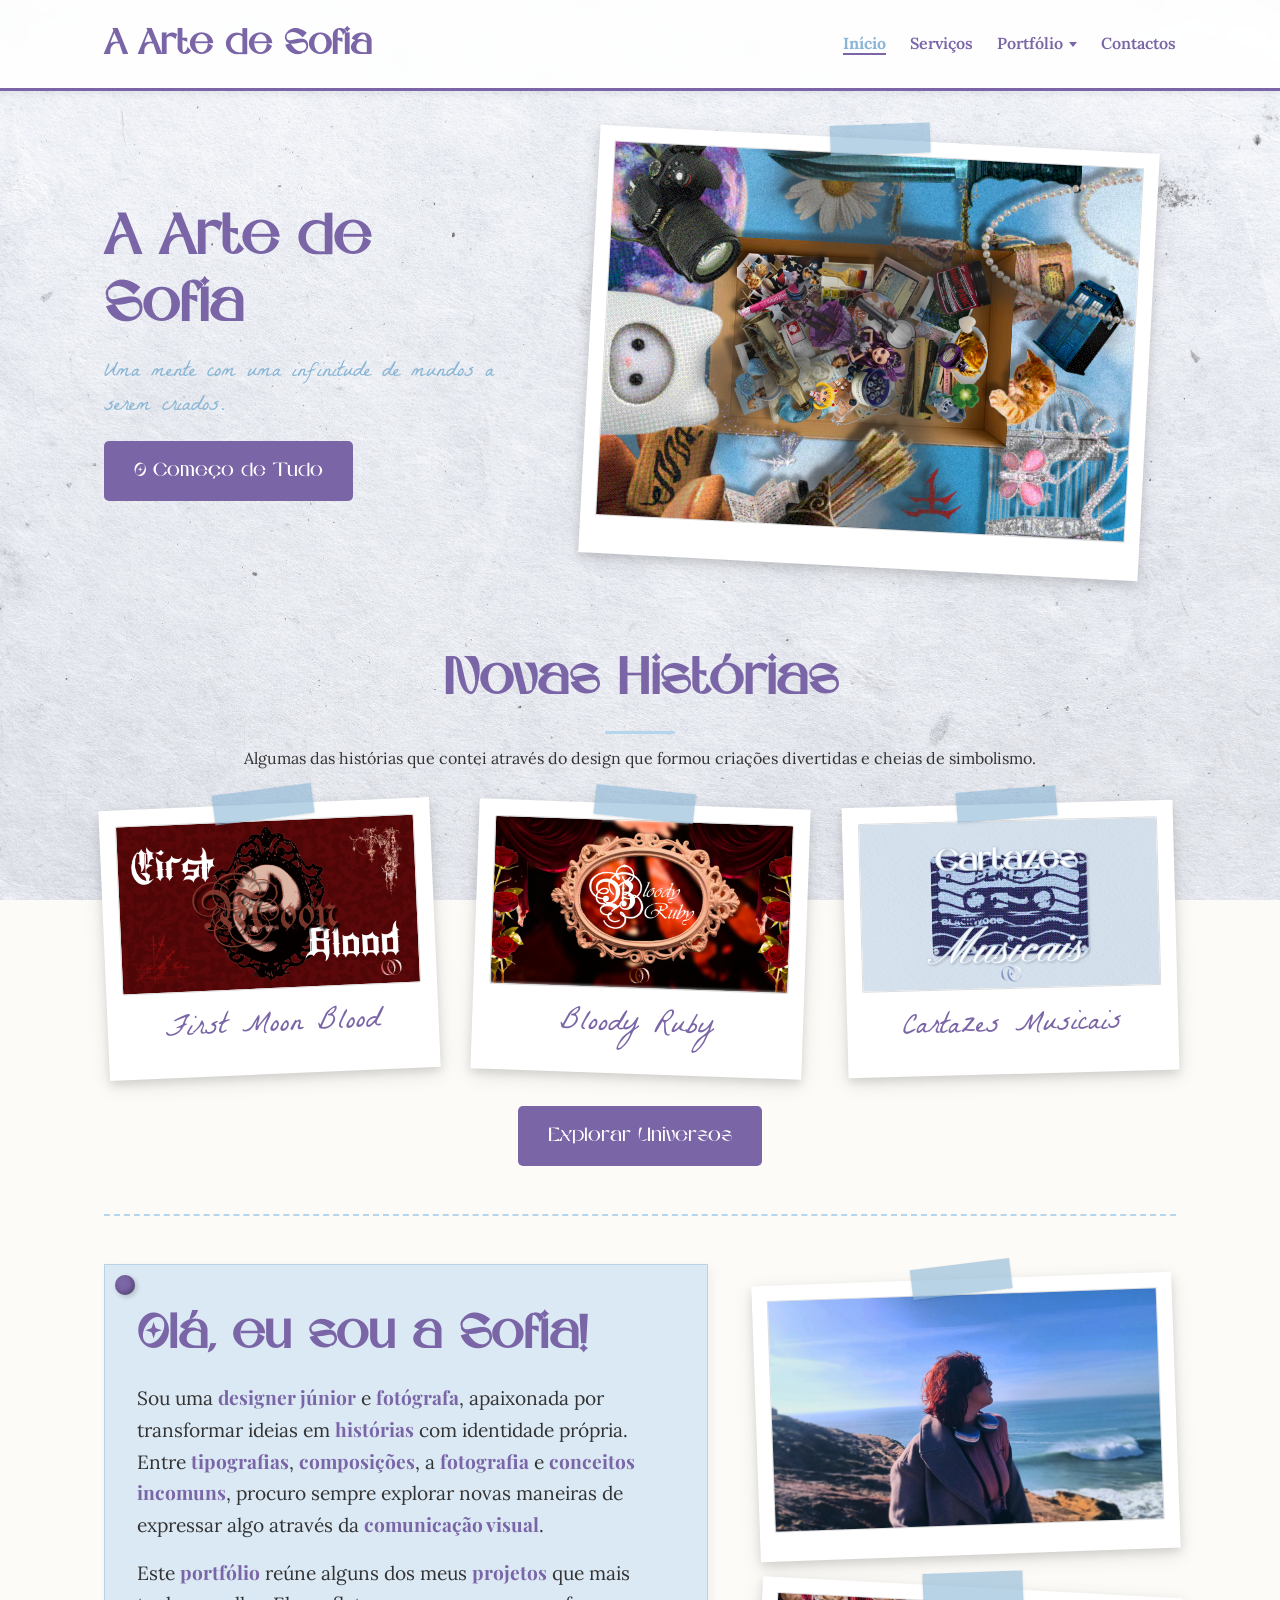
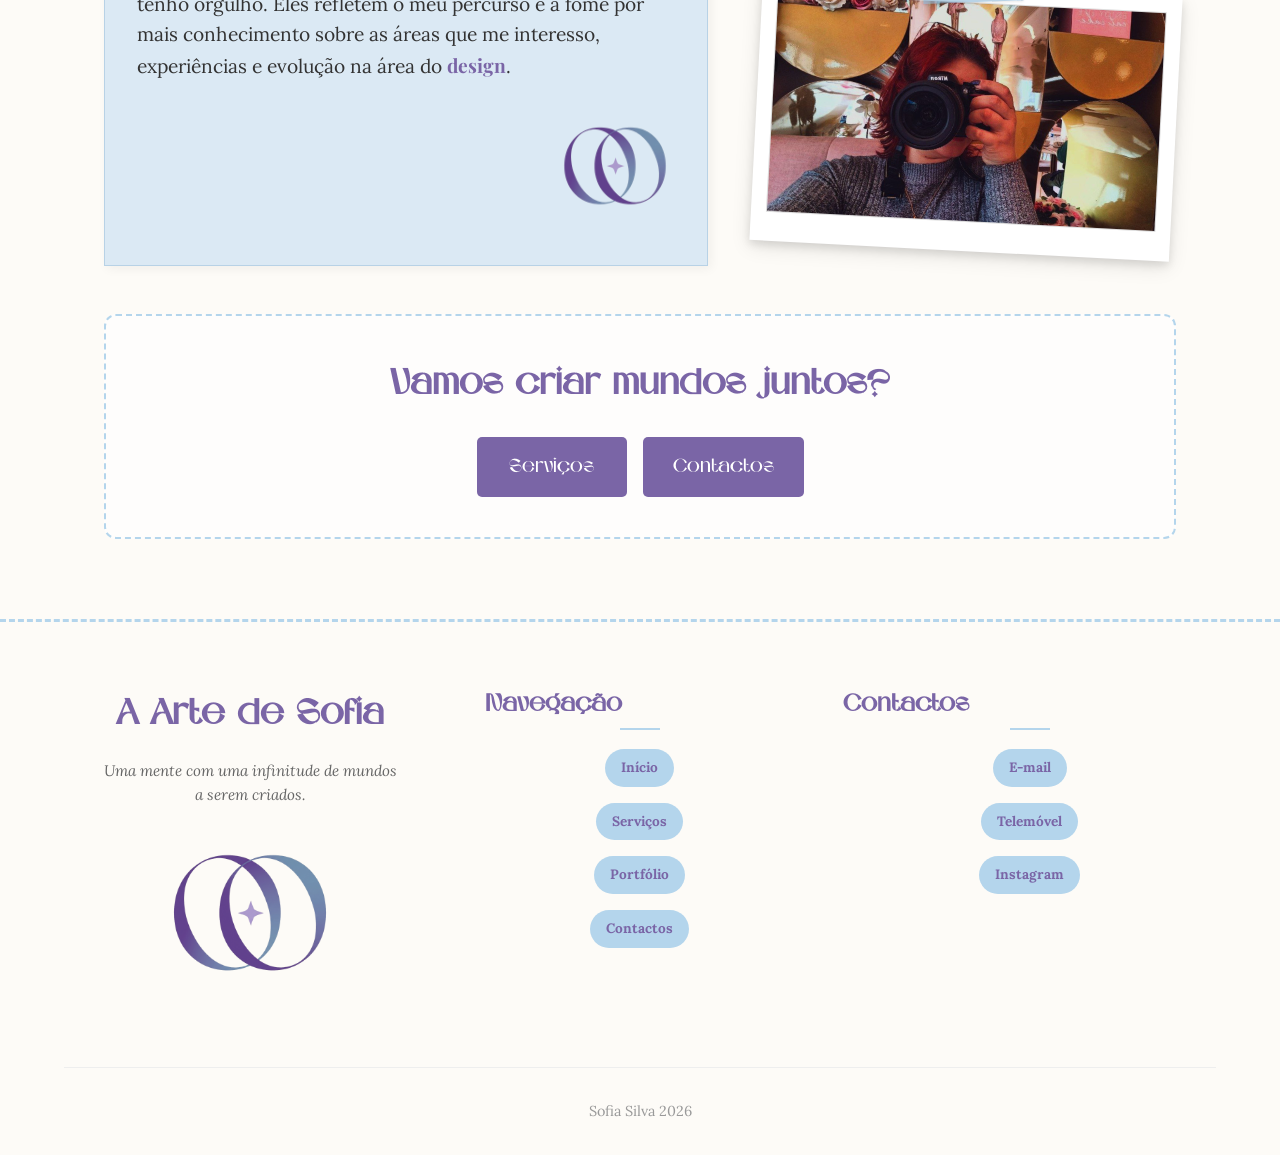
==== commit 1719f455: "Refactor code structure for improved readability and maintainability" ====
--- a/html/index.html
+++ b/html/index.html
@@ -5,7 +5,7 @@
     <meta charset="UTF-8">
     <meta name="viewport" content="width=device-width, initial-scale=1.0">
     <title>A Arte de Sofia | Sobre Mim</title>
-    <link rel="stylesheet" href="../css/style.css?v=3.6">
+    <link rel="stylesheet" href="../css/style.css?v=4.4">
     <link rel="icon" type="image/png" href="../images/favicon.png">
 </head>
 
@@ -14,7 +14,7 @@
         <nav>
             <a href="index.html" class="logotipo">A Arte de Sofia</a>
             <ul class="ligacoes-navegacao" id="lista-navegacao">
-                <li><a href="index.html" class="ativo">Sobre Mim</a></li>
+                <li><a href="index.html" class="ativo">Início</a></li>
                 <li><a href="services.html">Serviços</a></li>
                 <li class="navegacao-portfolio">
                     <details>
@@ -42,6 +42,7 @@
             <div class="texto-hero-zone">
                 <h1>A Arte de Sofia</h1>
                 <p>Uma mente com uma infinitude de mundos a serem criados.</p>
+                <a class="botao-explorar-universos botao-hero-zone" href="../Transferências/sobre_portfolio.html">O Começo de Tudo</a>
             </div>
             <div class="polaroide polaroide-hero-zone">
                 <div class="fita"></div>
@@ -84,10 +85,17 @@
                 </div>
             </div>
 
-            <div class="imagem-destaque polaroide">
-                <div class="fita"></div>
-                <img src="../images/photo_2025-11-19_13-03-43.jpg" alt="Foto da Sofia, designer júnior">
-                <div class="legenda-polaroide"></div>
+            <div class="galeria-fotos-destaque">
+                <div class="polaroide">
+                    <div class="fita"></div>
+                    <img src="../images/photo_2026-10-20_17-53-17.jpg" alt="Sofia junto ao mar">
+                    <div class="legenda-polaroide"></div>
+                </div>
+                <div class="polaroide">
+                    <div class="fita"></div>
+                    <img src="../images/photo_2026-10-20_17-58-59.jpg" alt="Sofia a tirar uma fotografia ao espelho">
+                    <div class="legenda-polaroide"></div>
+                </div>
             </div>
         </section>
 
@@ -110,7 +118,7 @@
             <nav>
                 <h4 class="titulo-rodape">Navegação</h4>
                 <ul>
-                    <li><a href="index.html">Sobre Mim</a></li>
+                    <li><a href="index.html">Início</a></li>
                     <li><a href="services.html">Serviços</a></li>
                     <li><a href="portfolio.html">Portfólio</a></li>
                     <li><a href="contact.html">Contactos</a></li>
--- a/css/style.css
+++ b/css/style.css
@@ -361,10 +361,14 @@
   width: 120px;
   height: auto;
 }
-.imagem-destaque {
+.galeria-fotos-destaque {
+  display: flex;
   flex: 1;
+  flex-direction: column;
+  gap: 2rem;
   width: 100%;
   max-width: 420px;
+  margin: 0 auto;
 }
 .convite-criacao {
   margin: 3rem 0 4rem;
@@ -455,6 +459,9 @@
   text-decoration: none;
   transition: background-color 0.3s;
 }
+.botao-hero-zone {
+  margin-top: 1rem;
+}
 .botao-explorar-universos:hover {
   background-color: #8ab6d6;
 }
@@ -493,6 +500,150 @@
   font-size: 1.85rem;
   text-align: center;
   text-decoration: none;
+}
+.blocos-construcao-portfolio {
+  display: flex;
+  flex-direction: column;
+  gap: 2.5rem;
+  margin-top: 2rem;
+}
+.bloco-construcao {
+  display: grid;
+  grid-template-columns: minmax(0, 1fr) minmax(0, 0.85fr);
+  align-items: center;
+  gap: 2.5rem;
+  padding-bottom: 2.5rem;
+  border-bottom: 2px dashed #b4d5ec;
+}
+.bloco-construcao:last-child {
+  padding-bottom: 0;
+  border-bottom: 0;
+}
+.bloco-pesquisa {
+  grid-template-columns: minmax(0, 0.85fr) minmax(0, 1fr);
+}
+.texto-construcao-portfolio {
+  min-width: 0;
+  text-align: left;
+}
+.texto-construcao-portfolio h2 {
+  margin-bottom: 1rem;
+  color: #7a65a6;
+  font-family: 'Amoria', serif;
+  font-size: 1.8rem;
+}
+.texto-construcao-portfolio p {
+  margin-bottom: 1.5rem;
+  font-size: 1rem;
+  line-height: 1.8;
+}
+.nota-criterios-portfolio {
+  margin: 1.5rem 0 0;
+  background-color: #e8e0f4;
+  text-align: left;
+}
+.nota-criterios-portfolio ul {
+  display: grid;
+  grid-template-columns: repeat(2, minmax(0, 1fr));
+  gap: 0.75rem 2rem;
+  padding: 0;
+}
+.nota-criterios-portfolio li {
+  position: relative;
+  padding-left: 1.75rem;
+  line-height: 1.6;
+  list-style: none;
+}
+.nota-criterios-portfolio li::before {
+  position: absolute;
+  top: 0.2rem;
+  left: 0;
+  width: 1.25rem;
+  height: 1.25rem;
+  background: url('../images/favicon.png') center / contain no-repeat;
+  content: '';
+}
+.imagem-construcao {
+  width: 100%;
+  margin: 0 auto;
+}
+.imagem-sitemap-portfolio {
+  max-width: 520px;
+  padding: 14px 14px 22px;
+}
+.imagem-sooh-wish-portfolio {
+  max-width: 270px;
+  padding: 12px 12px 20px;
+}
+.imagem-arte-sofia-portfolio {
+  max-width: 280px;
+  padding: 12px 12px 20px;
+}
+.bloco-tipografia {
+  grid-template-columns: repeat(2, minmax(0, 1fr));
+  align-items: stretch;
+}
+.bloco-tipografia > .texto-construcao-portfolio {
+  padding: 1.5rem;
+  border: 1px dashed #b4d5ec;
+  border-radius: 12px;
+  background: rgba(255, 255, 255, 0.65);
+}
+.bloco-prototipagem {
+  display: block;
+}
+.nota-prototipagem {
+  width: 100%;
+  max-width: 1050px;
+  margin: 0 auto;
+  text-align: left;
+}
+.nota-prototipagem h2 {
+  margin-bottom: 1rem;
+  color: #7a65a6;
+  font-family: 'Amoria', serif;
+  font-size: 1.8rem;
+  text-align: center;
+}
+.nota-prototipagem > p {
+  margin-bottom: 1rem;
+  font-size: 1rem;
+  line-height: 1.8;
+}
+.galeria-prototipagem {
+  display: grid;
+  grid-template-columns: repeat(3, minmax(0, 1fr));
+  align-items: start;
+  gap: 1.5rem;
+  max-width: 900px;
+  margin-right: auto;
+  margin-left: auto;
+  margin-top: 2rem;
+}
+.coluna-prototipagem {
+  display: flex;
+  flex-direction: column;
+  gap: 1.5rem;
+  min-width: 0;
+}
+.galeria-prototipagem figure {
+  width: 100%;
+  margin: 0;
+  padding: 10px 10px 14px;
+  background: #fff;
+  box-shadow: 0 4px 12px rgba(0, 0, 0, 0.12);
+}
+.galeria-prototipagem img {
+  display: block;
+  width: 100%;
+  height: auto;
+}
+.galeria-prototipagem figcaption {
+  margin-top: 0.6rem;
+  color: #7a65a6;
+  font-family: 'La Belle Aurore', cursive;
+  font-size: 1.3rem;
+  text-align: center;
 }
 .descricao-projeto {
   margin: 0 0 2rem;
@@ -525,9 +676,20 @@
   padding: 0 0 2rem;
   border-bottom: 2px dashed #b4d5ec;
 }
+.item-detalhe-projeto:nth-child(even) {
+  grid-template-columns: minmax(0, 1.25fr) minmax(0, 0.75fr);
+}
 .item-detalhe-projeto:last-child {
   padding-bottom: 0;
   border-bottom: 0;
+}
+.item-detalhe-projeto:nth-child(even) .polaroide-detalhe {
+  grid-column: 2;
+  grid-row: 1;
+}
+.item-detalhe-projeto:nth-child(even) .legenda-detalhe-projeto {
+  grid-column: 1;
+  grid-row: 1;
 }
 .polaroide-detalhe {
   width: 100%;
@@ -827,8 +989,21 @@
   header nav {
     padding: 0.8rem 5%;
   }
-  .item-detalhe-projeto {
+  .item-detalhe-projeto,
+  .item-detalhe-projeto:nth-child(even) {
+    grid-template-columns: minmax(0, 1fr);
     gap: 1.5rem;
+  }
+  .item-detalhe-projeto:nth-child(even) .polaroide-detalhe,
+  .item-detalhe-projeto:nth-child(even) .legenda-detalhe-projeto {
+    grid-column: auto;
+    grid-row: auto;
+  }
+  .legenda-detalhe-projeto {
+    text-align: center;
+  }
+  .legenda-detalhe-projeto h2 {
+    text-align: center;
   }
   .ligacoes-navegacao {
     position: fixed;
@@ -882,7 +1057,7 @@
   }
   .hero-zone {
     grid-template-columns: 1fr;
-    gap: 1.5rem;
+    row-gap: 2.5rem;
     margin: 1.5rem 0 3rem;
   }
   .texto-hero-zone {
@@ -909,9 +1084,8 @@
   .texto-destaque h1 {
     margin-bottom: 0.8rem;
   }
-  .imagem-destaque {
+  .galeria-fotos-destaque {
     max-width: 320px;
-    margin: 0 auto;
   }
   .nota-papel {
     padding: 1.8rem 1.6rem;
@@ -939,6 +1113,43 @@
     grid-template-columns: 1fr;
     gap: 1.5rem;
   }
+  .bloco-construcao,
+  .bloco-pesquisa,
+  .bloco-tipografia {
+    grid-template-columns: 1fr;
+    gap: 1.5rem;
+  }
+  .bloco-pesquisa .imagem-construcao {
+    grid-row: 2;
+  }
+  .nota-criterios-portfolio ul {
+    grid-template-columns: 1fr;
+  }
+  .galeria-prototipagem {
+    grid-template-columns: repeat(2, minmax(0, 1fr));
+    gap: 1rem;
+  }
+  .coluna-prototipagem {
+    gap: 1rem;
+  }
+  .coluna-prototipagem:last-child {
+    grid-column: 1 / -1;
+    display: grid;
+    grid-template-columns: repeat(2, minmax(0, 1fr));
+    align-items: start;
+    gap: 1rem;
+  }
+  .imagem-sitemap-portfolio,
+  .imagem-sooh-wish-portfolio,
+  .imagem-arte-sofia-portfolio {
+    max-width: 420px;
+  }
+  .galeria-prototipagem {
+    max-width: 660px;
+  }
+  .bloco-tipografia > .texto-construcao-portfolio {
+    padding: 1.25rem;
+  }
 }
 @media (max-width: 600px) {
   .logotipo {
@@ -949,7 +1160,6 @@
     margin-top: 1rem;
   }
   .hero-zone {
-    gap: 1rem;
     margin-top: 1rem;
   }
   .texto-hero-zone h1 {
@@ -973,14 +1183,7 @@
     flex-wrap: wrap;
   }
   .item-detalhe-projeto {
-    grid-template-columns: 1fr;
     gap: 1rem;
-  }
-  .legenda-detalhe-projeto {
-    text-align: center;
-  }
-  .legenda-detalhe-projeto h2 {
-    text-align: center;
   }
   .texto-destaque h1 {
     font-size: 1.75rem;
@@ -993,8 +1196,52 @@
   .nota-papel {
     padding: 1.5rem 1.25rem;
   }
-  .imagem-destaque {
+  .galeria-fotos-destaque {
     max-width: 270px;
+  }
+  .galeria-prototipagem {
+    grid-template-columns: repeat(2, minmax(0, 1fr));
+    gap: 0.75rem;
+    max-width: 440px;
+    margin-right: auto;
+    margin-left: auto;
+  }
+  .imagem-sitemap-portfolio {
+    max-width: 380px;
+  }
+  .imagem-sooh-wish-portfolio,
+  .imagem-arte-sofia-portfolio {
+    max-width: 250px;
+  }
+  .coluna-prototipagem {
+    display: contents;
+  }
+  .prototipo-inicio,
+  .prototipo-servicos,
+  .prototipo-contactos,
+  .prototipo-portfolio,
+  .prototipo-pagina-projeto {
+    align-self: start;
+  }
+  .prototipo-inicio {
+    grid-column: 1;
+    grid-row: 1;
+  }
+  .prototipo-portfolio {
+    grid-column: 2;
+    grid-row: 1;
+  }
+  .prototipo-servicos {
+    grid-column: 1;
+    grid-row: 2;
+  }
+  .prototipo-pagina-projeto {
+    grid-column: 2;
+    grid-row: 2;
+  }
+  .prototipo-contactos {
+    grid-column: 1;
+    grid-row: 3;
   }
   .polaroide {
     margin-bottom: 1rem;
@@ -1031,6 +1278,16 @@
   }
   .titulo-projeto {
     font-size: 1.8rem;
+  }
+  .galeria-prototipagem {
+    max-width: 380px;
+  }
+  .imagem-sitemap-portfolio {
+    max-width: 340px;
+  }
+  .imagem-sooh-wish-portfolio,
+  .imagem-arte-sofia-portfolio {
+    max-width: 230px;
   }
   .polaroide-projeto .legenda-polaroide {
     font-size: 1.4rem;
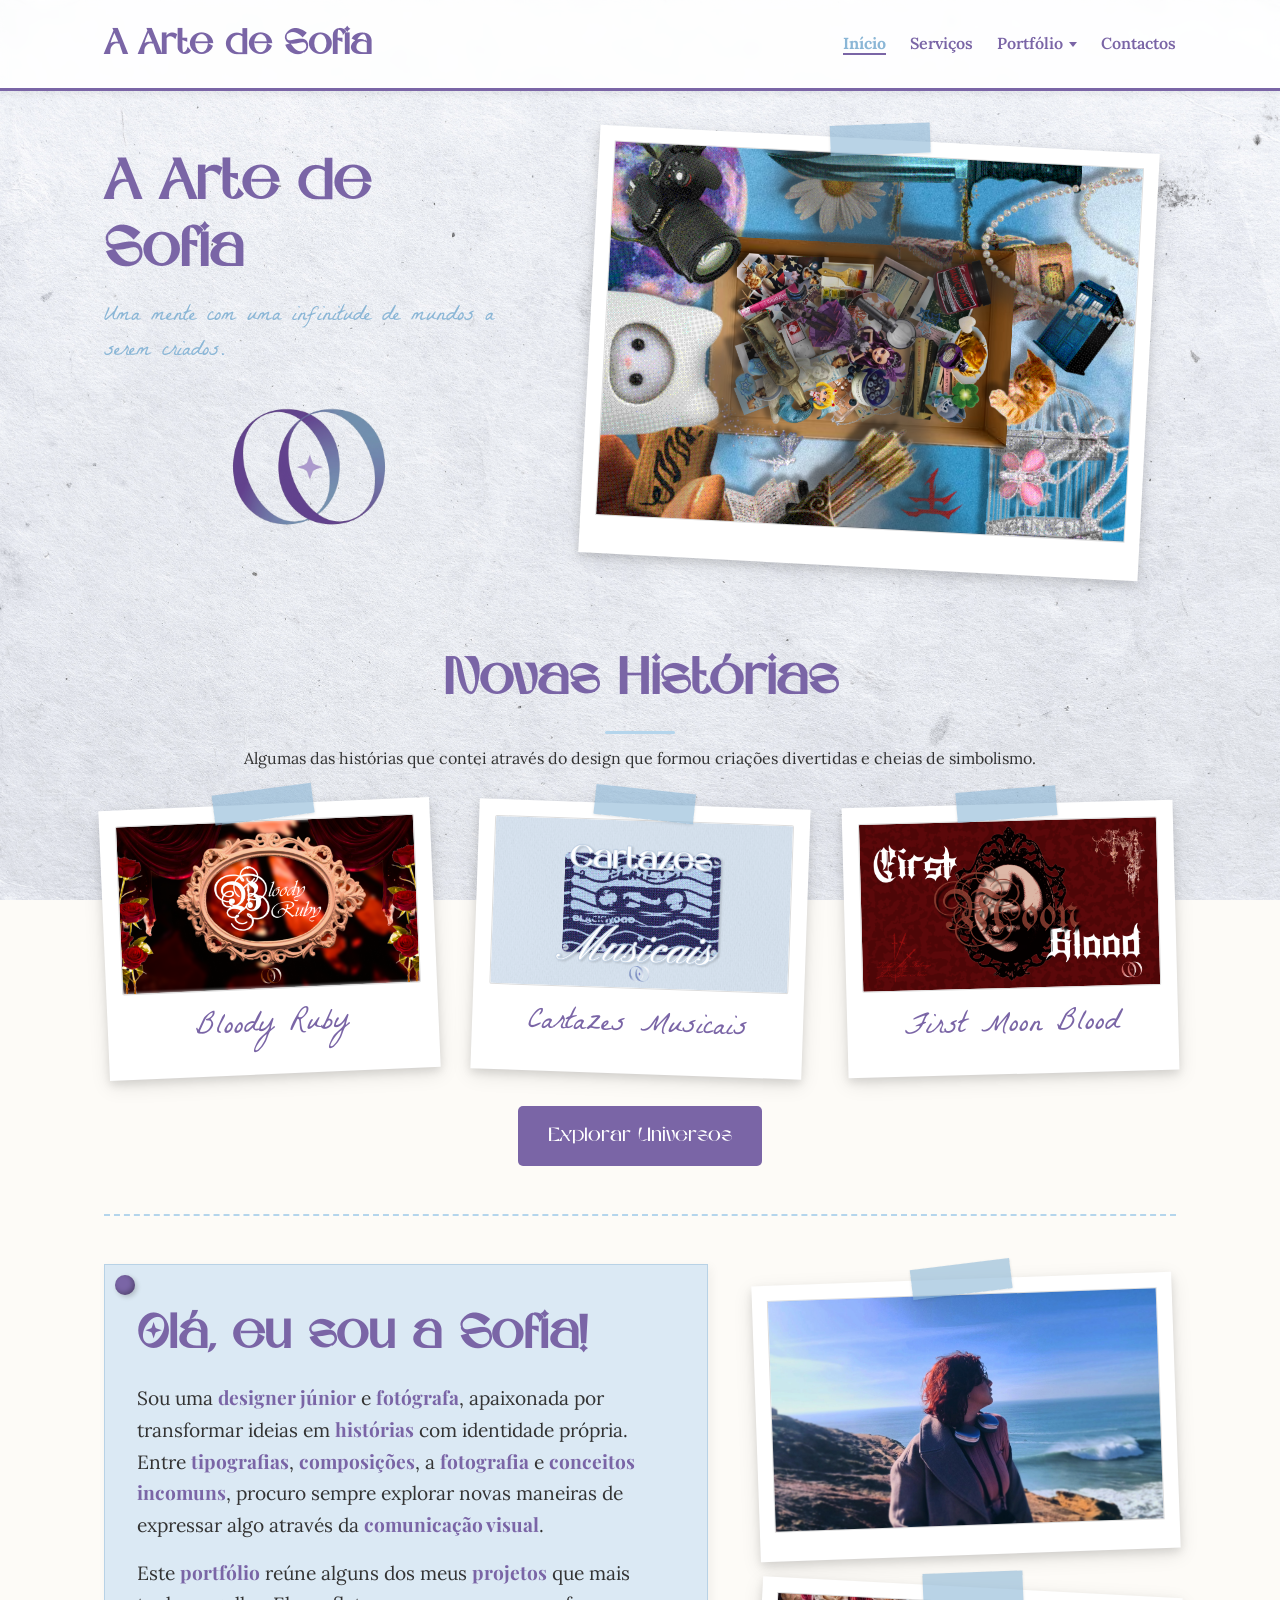
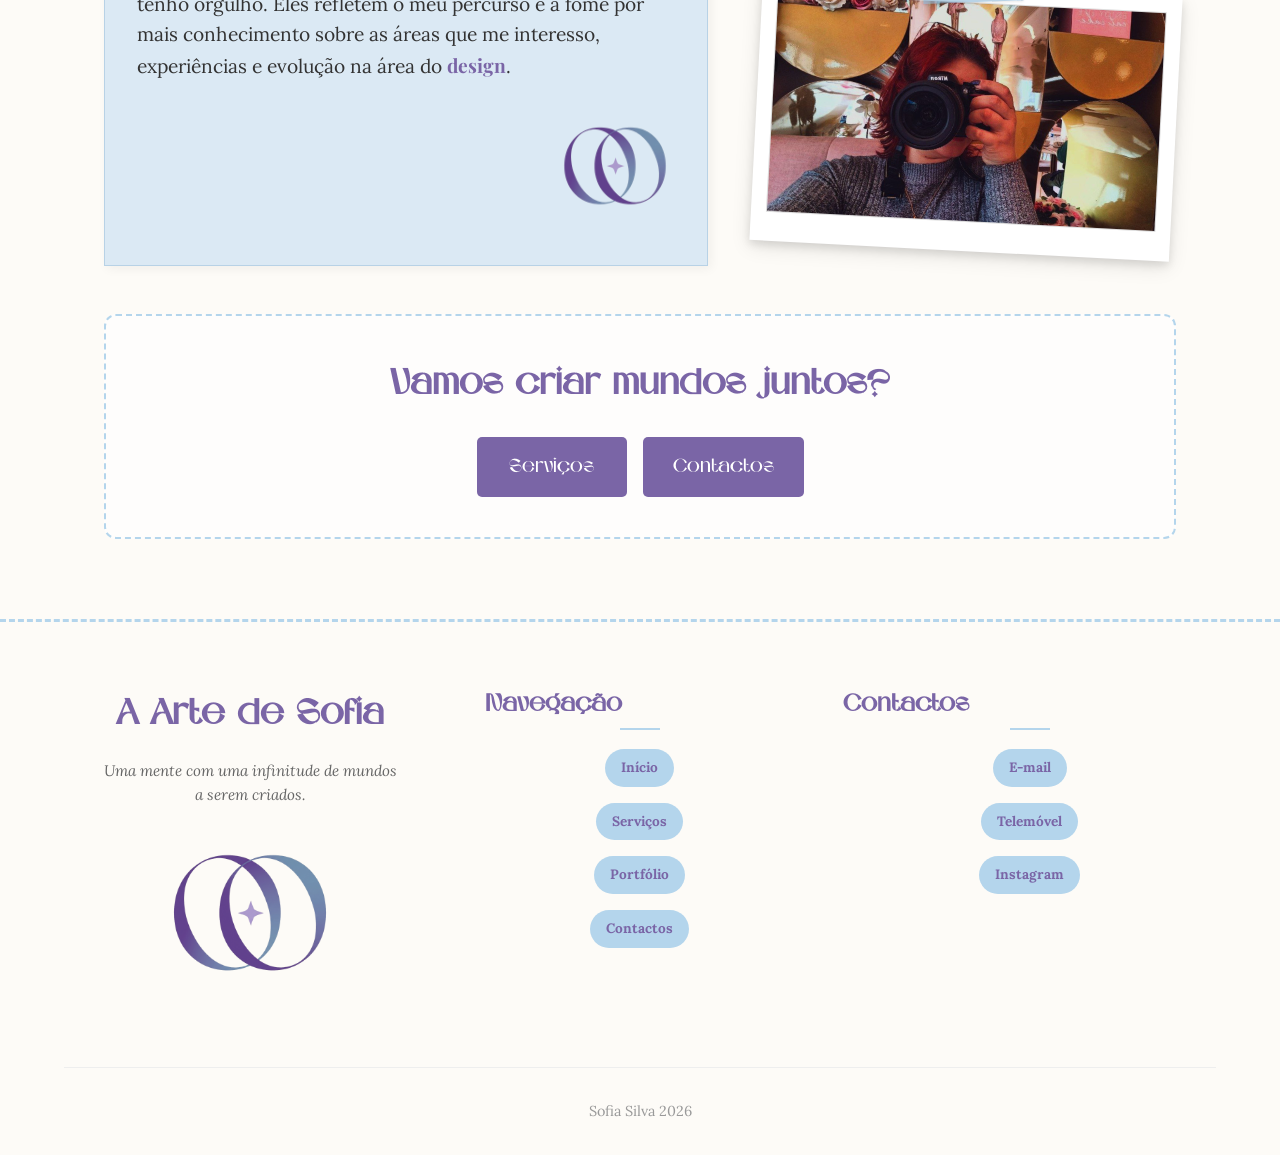
==== commit fb476a63: "Update portfolio links and improve layout consistency across multiple HTML files" ====
--- a/html/index.html
+++ b/html/index.html
@@ -22,8 +22,8 @@
                         <ul class="submenu-portfolio">
                             <li><a href="portfolio.html">Portfólio</a></li>
                             <li><a href="bloody_ruby.html">Bloody Ruby</a></li>
+                            <li><a href="cartazes_musicais.html">Cartazes musicais</a></li>
                             <li><a href="first_moon_blood.html">First Moon Blood</a></li>
-                            <li><a href="cartazes_musicais.html">Cartazes musicais</a></li>
                         </ul>
                     </details>
                 </li>
@@ -42,7 +42,7 @@
             <div class="texto-hero-zone">
                 <h1>A Arte de Sofia</h1>
                 <p>Uma mente com uma infinitude de mundos a serem criados.</p>
-                <a class="botao-explorar-universos botao-hero-zone" href="../Transferências/sobre_portfolio.html">O Começo de Tudo</a>
+                <img src="../images/favicon.png" alt="Símbolo da Arte de Sofia" class="imagem-identidade-rodape">
             </div>
             <div class="polaroide polaroide-hero-zone">
                 <div class="fita"></div>
@@ -54,12 +54,6 @@
             <h2 class="titulo-projetos-recentes">Novas Histórias</h2>
             <p class="introducao-projetos-recentes">Algumas das histórias que contei através do design que formou criações divertidas e cheias de simbolismo.</p>
             <div class="grelha-projetos-recentes">
-                <a href="first_moon_blood.html" class="polaroide polaroide-projeto">
-                    <div class="fita"></div>
-                    <img src="../images/Desenvolvimento 26.png" alt="First Moon Blood - Projeto por Sofia" loading="lazy">
-                    <div class="legenda-polaroide">First Moon Blood</div>
-                </a>
-
                 <a href="bloody_ruby.html" class="polaroide polaroide-projeto">
                     <div class="fita"></div>
                     <img src="../images/Desenvolvimento 31.png" alt="Bloody Ruby - Projeto por Sofia" loading="lazy">
@@ -70,6 +64,12 @@
                     <div class="fita"></div>
                     <img src="../images/Desenvolvimento 36.png" alt="Cartazes musicais - Projeto por Sofia" loading="lazy">
                     <div class="legenda-polaroide">Cartazes Musicais</div>
+                </a>
+
+                <a href="first_moon_blood.html" class="polaroide polaroide-projeto">
+                    <div class="fita"></div>
+                    <img src="../images/Desenvolvimento 26.png" alt="First Moon Blood - Projeto por Sofia" loading="lazy">
+                    <div class="legenda-polaroide">First Moon Blood</div>
                 </a>
             </div>
             <a class="botao-explorar-universos" href="portfolio.html">Explorar Universos</a>
--- a/css/style.css
+++ b/css/style.css
@@ -322,6 +322,9 @@
   font-size: 1.35rem;
   line-height: 1.6;
 }
+.texto-hero-zone .imagem-identidade-rodape {
+  margin-top: 0.5rem;
+}
 .polaroide-hero-zone {
   max-width: 560px;
   margin: 0 auto;
@@ -458,9 +461,6 @@
   font-size: 1.2rem;
   text-decoration: none;
   transition: background-color 0.3s;
-}
-.botao-hero-zone {
-  margin-top: 1rem;
 }
 .botao-explorar-universos:hover {
   background-color: #8ab6d6;
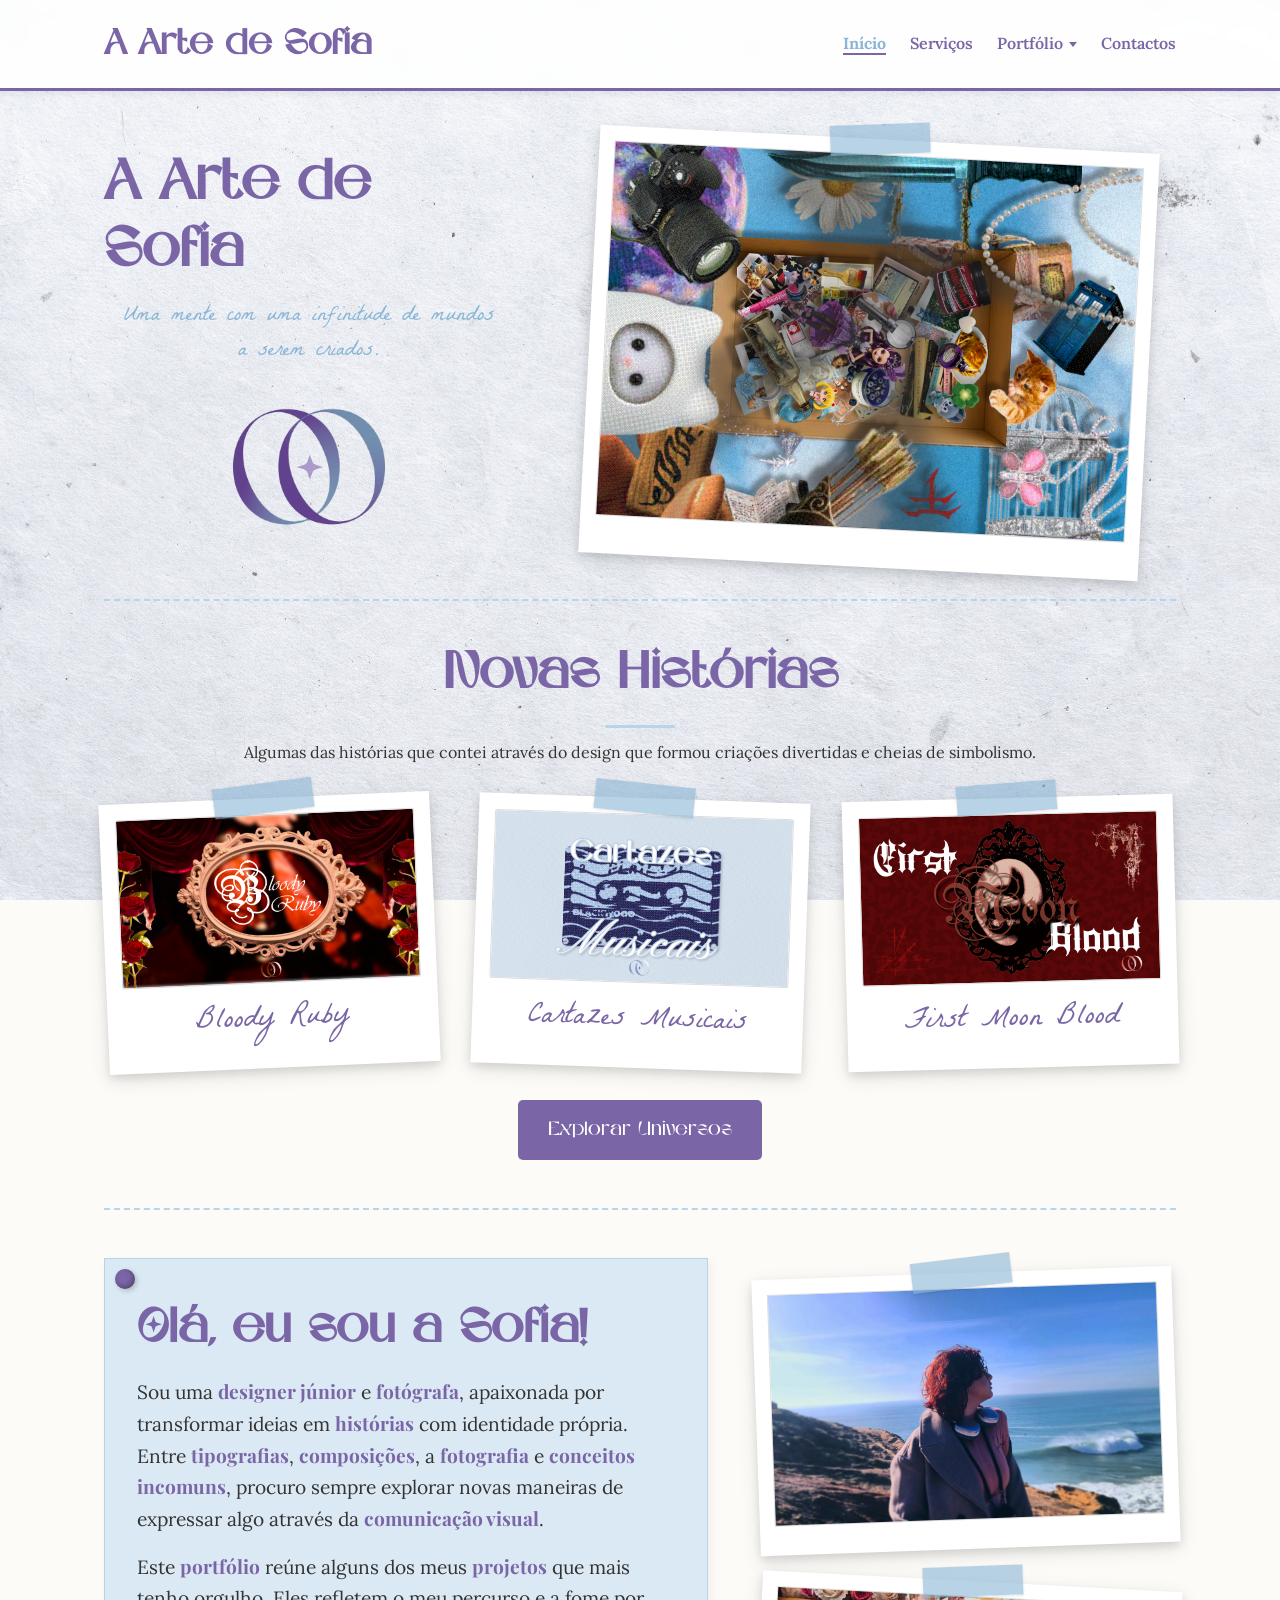
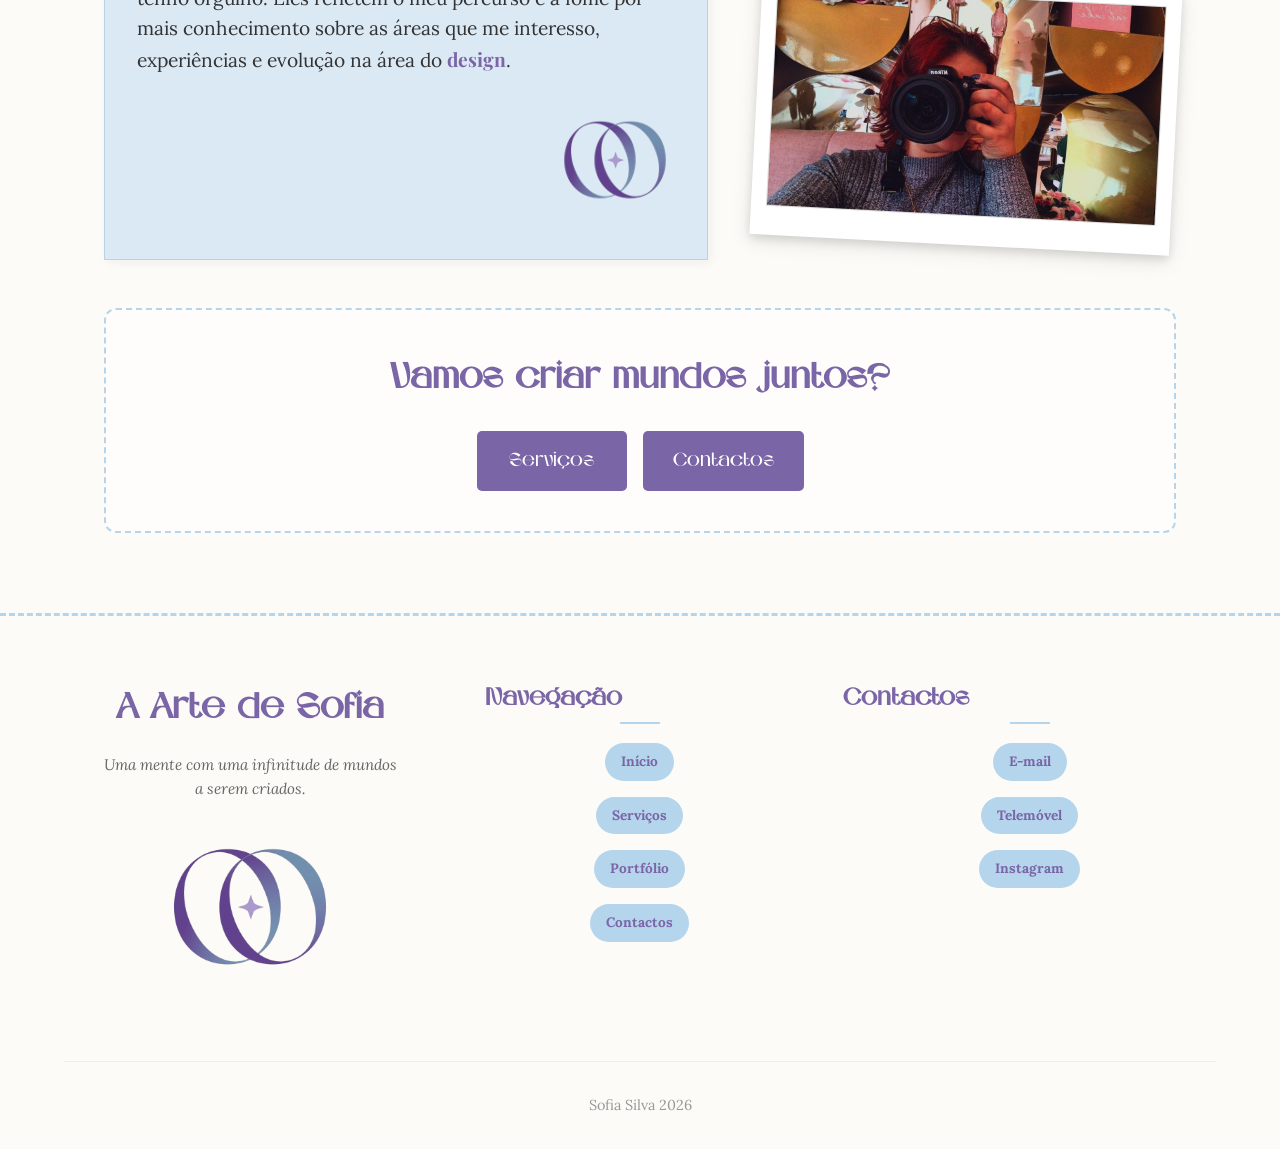
==== commit 637b4915: "Update styles and HTML links for consistency and improved design - Updated CSS file version in multi" ====
--- a/html/index.html
+++ b/html/index.html
@@ -5,7 +5,7 @@
     <meta charset="UTF-8">
     <meta name="viewport" content="width=device-width, initial-scale=1.0">
     <title>A Arte de Sofia | Sobre Mim</title>
-    <link rel="stylesheet" href="../css/style.css?v=4.4">
+    <link rel="stylesheet" href="../css/style.css?v=4.8">
     <link rel="icon" type="image/png" href="../images/favicon.png">
 </head>
 
@@ -41,7 +41,7 @@
         <section class="hero-zone">
             <div class="texto-hero-zone">
                 <h1>A Arte de Sofia</h1>
-                <p>Uma mente com uma infinitude de mundos a serem criados.</p>
+                <p>Uma mente com uma infinitude de mundos<br>a serem criados.</p>
                 <img src="../images/favicon.png" alt="Símbolo da Arte de Sofia" class="imagem-identidade-rodape">
             </div>
             <div class="polaroide polaroide-hero-zone">
--- a/css/style.css
+++ b/css/style.css
@@ -64,7 +64,7 @@
   font-family: 'Lora', serif;
   line-height: 1.6;
   background-color: #fdfbf7;
-  background-image: linear-gradient(rgba(255, 255, 255, 0.15), rgba(255, 255, 255, 0.15)), url('../images/Texturelabs_Paper_301XL.jpg');
+  background-image: linear-gradient(#FFFFFF26, #FFFFFF26), url('../images/Texturelabs_Paper_301XL.jpg');
   background-repeat: no-repeat;
   background-position: center;
   background-size: cover;
@@ -75,9 +75,9 @@
   position: sticky;
   top: 0;
   z-index: 1000;
-  background: rgba(255, 255, 255, 0.9);
+  background: #FFFFFFE6;
   border-bottom: 3px solid #7a65a6;
-  box-shadow: 0 4px 6px rgba(0, 0, 0, 0.05);
+  box-shadow: 0 4px 6px #0000000D;
   backdrop-filter: blur(5px);
 }
 header nav {
@@ -86,12 +86,12 @@
   justify-content: space-between;
   max-width: 1200px;
   margin: 0 auto;
-  padding: 1rem 5%;
+  padding: 16px 5%;
 }
 .logotipo {
   color: #7a65a6;
   font-family: 'Amoria', serif;
-  font-size: 2.2rem;
+  font-size: 35.2px;
   font-weight: bold;
   text-decoration: none;
 }
@@ -102,12 +102,12 @@
   display: flex;
   align-items: center;
   justify-content: flex-end;
-  gap: 1.5rem;
+  gap: 24px;
   list-style: none;
 }
 .ligacoes-navegacao a {
   color: #7a65a6;
-  font-size: 1rem;
+  font-size: 16px;
   font-weight: 600;
   text-decoration: none;
 }
@@ -127,9 +127,9 @@
 .ligacoes-navegacao summary {
   display: flex;
   align-items: center;
-  gap: 0.4rem;
-  color: #7a65a6;
-  font-size: 1rem;
+  gap: 6.4px;
+  color: #7a65a6;
+  font-size: 16px;
   font-weight: 600;
   cursor: pointer;
   list-style: none;
@@ -140,35 +140,38 @@
 .ligacoes-navegacao summary::after {
   width: 0;
   height: 0;
-  border-top: 5px solid currentColor;
-  border-right: 4px solid transparent;
-  border-left: 4px solid transparent;
+  border-top: 5px solid #7a65a6;
+  border-right: 4px solid #00000000;
+  border-left: 4px solid #00000000;
   content: '';
   transition: transform 0.2s ease;
 }
+.ligacoes-navegacao summary:hover::after,
+.ligacoes-navegacao summary.ativo::after {
+  border-top-color: #8ab6d6;
+}
 .ligacoes-navegacao details[open] summary::after {
   transform: rotate(180deg);
 }
 .submenu-portfolio {
   position: absolute;
-  top: calc(100% + 0.75rem);
+  top: calc(100% + 12px);
   right: 0;
   z-index: 1002;
   min-width: 210px;
-  padding: 0.5rem 0;
-  border: 1px solid #e8e0f0;
+  padding: 8px 0;
+  border: 2px dashed #8ab6d6;
   border-radius: 8px;
   background: #fff;
-  box-shadow: 0 6px 18px rgba(0, 0, 0, 0.12);
+  box-shadow: 0 6px 18px #0000001F;
   list-style: none;
 }
 .submenu-portfolio a {
   display: block;
-  padding: 0.55rem 1rem;
+  padding: 8.8px 16px;
   white-space: nowrap;
 }
-.submenu-portfolio a:hover,
-.submenu-portfolio a[aria-current="page"] {
+.submenu-portfolio a:hover {
   background: #f3eff8;
 }
 .alternar-menu {
@@ -181,10 +184,10 @@
   padding: 0;
   border: 0;
   border-radius: 0;
-  background: transparent;
+  background: #00000000;
 }
 .alternar-menu:hover {
-  background: transparent;
+  background: #00000000;
 }
 .alternar-menu .barra {
   width: 30px;
@@ -207,16 +210,16 @@
 }
 main {
   max-width: 1200px;
-  margin: 3rem auto;
+  margin: 48px auto;
   padding: 0 5%;
   text-align: center;
 }
 .nota-papel {
   position: relative;
-  padding: 2rem;
+  padding: 32px;
   border: 1px solid #b8d2e6;
   background-color: #dbe9f4;
-  box-shadow: 3px 3px 10px rgba(0, 0, 0, 0.05);
+  box-shadow: 3px 3px 10px #0000000D;
 }
 .nota-papel::before {
   position: absolute;
@@ -226,7 +229,7 @@
   height: 20px;
   border-radius: 50%;
   background-color: #7a65a6;
-  box-shadow: inset -2px -2px 5px rgba(0, 0, 0, 0.3), 2px 2px 5px rgba(0, 0, 0, 0.2);
+  box-shadow: inset -2px -2px 5px #0000004D, 2px 2px 5px #00000033;
   content: '';
 }
 h1,
@@ -237,19 +240,19 @@
 }
 h1 {
   display: inline-block;
-  margin-bottom: 0.5rem;
-  font-size: 3rem;
+  margin-bottom: 8px;
+  font-size: 48px;
 }
 h2 {
-  margin-bottom: 0.5rem;
-  font-size: 2.2rem;
+  margin-bottom: 8px;
+  font-size: 35.2px;
 }
 h3 {
-  margin-bottom: 0.5rem;
-  font-size: 1.8rem;
+  margin-bottom: 8px;
+  font-size: 28.8px;
 }
 h4 {
-  margin-bottom: 0.5rem;
+  margin-bottom: 8px;
   font-family: 'Crimson Pro', serif;
   text-align: left;
 }
@@ -267,7 +270,7 @@
   width: 100%;
   padding: 15px;
   background: #fff;
-  box-shadow: 0 4px 8px rgba(0, 0, 0, 0.1), 0 6px 20px rgba(0, 0, 0, 0.1);
+  box-shadow: 0 4px 8px #0000001A, 0 6px 20px #0000001A;
   transform: rotate(-2deg);
 }
 .polaroide:nth-child(even) {
@@ -284,7 +287,7 @@
   margin: 10px 0 4px;
   color: #7a65a6;
   font-family: 'La Belle Aurore', cursive;
-  font-size: 1.5rem;
+  font-size: 24px;
   text-align: center;
 }
 .fita {
@@ -294,8 +297,8 @@
   z-index: 2;
   width: 100px;
   height: 30px;
-  background-color: rgba(138, 182, 214, 0.6);
-  box-shadow: 0 1px 3px rgba(0, 0, 0, 0.1);
+  background-color: #8AB6D699;
+  box-shadow: 0 1px 3px #0000001A;
   transform: translateX(-50%) rotate(-5deg);
   pointer-events: none;
 }
@@ -303,27 +306,30 @@
   display: grid;
   grid-template-columns: minmax(0, 0.8fr) minmax(0, 1.2fr);
   align-items: center;
-  gap: 3rem;
-  margin: 2rem 0 4.5rem;
+  gap: 48px;
+  margin: 32px 0 32px;
+  padding-bottom: 32px;
+  border-bottom: 2px dashed #b4d5ec;
 }
 .texto-hero-zone {
   color: #7a65a6;
   text-align: left;
 }
 .texto-hero-zone h1 {
-  margin-bottom: 1rem;
+  margin-bottom: 16px;
   font-family: 'Amoria', serif;
-  font-size: 3.5rem;
+  font-size: 56px;
   line-height: 1.2;
 }
 .texto-hero-zone p {
   color: #8ab6d6;
   font-family: 'La Belle Aurore', cursive;
-  font-size: 1.35rem;
+  font-size: 21.6px;
   line-height: 1.6;
+  text-align: center;
 }
 .texto-hero-zone .imagem-identidade-rodape {
-  margin-top: 0.5rem;
+  margin-top: 8px;
 }
 .polaroide-hero-zone {
   max-width: 560px;
@@ -340,12 +346,12 @@
 .destaque {
   display: flex;
   align-items: center;
-  gap: 3rem;
-  margin-top: 2rem;
+  gap: 48px;
+  margin-top: 32px;
 }
 .introducao-designer {
-  margin-top: 3rem;
-  padding-top: 3rem;
+  margin-top: 48px;
+  padding-top: 48px;
   border-top: 2px dashed #b4d5ec;
 }
 .texto-destaque {
@@ -353,11 +359,11 @@
   text-align: left;
 }
 .texto-destaque p {
-  margin-bottom: 1rem;
-  font-size: 1.2rem;
+  margin-bottom: 16px;
+  font-size: 19.2px;
 }
 .assinatura {
-  margin-top: 1.5rem;
+  margin-top: 24px;
   text-align: right;
 }
 .imagem-assinatura {
@@ -368,29 +374,29 @@
   display: flex;
   flex: 1;
   flex-direction: column;
-  gap: 2rem;
+  gap: 32px;
   width: 100%;
   max-width: 420px;
   margin: 0 auto;
 }
 .convite-criacao {
-  margin: 3rem 0 4rem;
-  padding: 2.5rem 1.5rem;
+  margin: 48px 0 64px;
+  padding: 40px 24px;
   border: 2px dashed #b4d5ec;
   border-radius: 12px;
-  background: rgba(255, 255, 255, 0.6);
+  background: #FFFFFF99;
   text-align: center;
 }
 .convite-criacao h2 {
-  margin-bottom: 1.5rem;
+  margin-bottom: 24px;
   color: #7a65a6;
   font-family: 'Amoria', serif;
-  font-size: 2.2rem;
+  font-size: 35.2px;
 }
 .botoes-convite {
   display: flex;
   justify-content: center;
-  gap: 1rem;
+  gap: 16px;
 }
 .botao-convite {
   display: inline-block;
@@ -400,7 +406,7 @@
   background-color: #7a65a6;
   color: #fff;
   font-family: 'Amoria', serif;
-  font-size: 1.2rem;
+  font-size: 19.2px;
   text-decoration: none;
   transition: background-color 0.3s;
 }
@@ -411,35 +417,35 @@
   display: flex;
   flex-direction: column;
   align-items: center;
-  margin: 4.5rem 0 3rem;
+  margin: 32px 0 48px;
 }
 .titulo-projetos-recentes {
   display: inline-block;
-  margin-bottom: 0.75rem;
-  font-size: 3.2rem;
+  margin-bottom: 12px;
+  font-size: 51.2px;
 }
 .introducao-projetos-recentes {
-  margin-bottom: 2rem;
+  margin-bottom: 32px;
 }
 .titulo-projetos-recentes::after {
   display: block;
   width: 70px;
   height: 3px;
-  margin: 0.6rem auto 0;
+  margin: 9.6px auto 0;
   border-radius: 2px;
   background: #b4d5ec;
   content: '';
 }
 .secao-projeto {
-  margin-top: 3rem;
+  margin-top: 48px;
 }
 .titulo-projeto {
-  margin: 1.5rem 0 1.5rem;
-  padding-bottom: 0.6rem;
+  margin: 24px 0 24px;
+  padding-bottom: 9.6px;
   border-bottom: 3px dashed #b4d5ec;
   color: #7a65a6;
   font-family: 'Amoria', serif;
-  font-size: 2.4rem;
+  font-size: 38.4px;
   font-weight: 600;
   text-align: left;
 }
@@ -447,28 +453,23 @@
   display: grid;
   grid-template-columns: repeat(3, 1fr);
   align-items: start;
-  gap: 2.5rem;
+  gap: 40px;
   width: 100%;
 }
 .botao-explorar-universos {
   display: inline-block;
-  margin-top: 2rem;
+  margin-top: 32px;
   padding: 15px 30px;
   border-radius: 5px;
   background-color: #7a65a6;
   color: #fff;
   font-family: 'Amoria', serif;
-  font-size: 1.2rem;
+  font-size: 19.2px;
   text-decoration: none;
   transition: background-color 0.3s;
 }
 .botao-explorar-universos:hover {
   background-color: #8ab6d6;
-}
-.grelha-projetos-recentes > .polaroide-projeto:only-child {
-  grid-column: 1 / -1;
-  justify-self: center;
-  max-width: 360px;
 }
 .polaroide-projeto {
   padding: 16px 16px 20px;
@@ -497,161 +498,17 @@
   margin: 14px 0 4px;
   color: #7a65a6;
   font-family: 'La Belle Aurore', cursive;
-  font-size: 1.85rem;
+  font-size: 29.6px;
   text-align: center;
   text-decoration: none;
 }
-.blocos-construcao-portfolio {
-  display: flex;
-  flex-direction: column;
-  gap: 2.5rem;
-  margin-top: 2rem;
-}
-.bloco-construcao {
-  display: grid;
-  grid-template-columns: minmax(0, 1fr) minmax(0, 0.85fr);
-  align-items: center;
-  gap: 2.5rem;
-  padding-bottom: 2.5rem;
-  border-bottom: 2px dashed #b4d5ec;
-}
-.bloco-construcao:last-child {
-  padding-bottom: 0;
-  border-bottom: 0;
-}
-.bloco-pesquisa {
-  grid-template-columns: minmax(0, 0.85fr) minmax(0, 1fr);
-}
-.texto-construcao-portfolio {
-  min-width: 0;
-  text-align: left;
-}
-.texto-construcao-portfolio h2 {
-  margin-bottom: 1rem;
-  color: #7a65a6;
-  font-family: 'Amoria', serif;
-  font-size: 1.8rem;
-}
-.texto-construcao-portfolio p {
-  margin-bottom: 1.5rem;
-  font-size: 1rem;
-  line-height: 1.8;
-}
-.nota-criterios-portfolio {
-  margin: 1.5rem 0 0;
-  background-color: #e8e0f4;
-  text-align: left;
-}
-.nota-criterios-portfolio ul {
-  display: grid;
-  grid-template-columns: repeat(2, minmax(0, 1fr));
-  gap: 0.75rem 2rem;
-  padding: 0;
-}
-.nota-criterios-portfolio li {
-  position: relative;
-  padding-left: 1.75rem;
-  line-height: 1.6;
-  list-style: none;
-}
-.nota-criterios-portfolio li::before {
-  position: absolute;
-  top: 0.2rem;
-  left: 0;
-  width: 1.25rem;
-  height: 1.25rem;
-  background: url('../images/favicon.png') center / contain no-repeat;
-  content: '';
-}
-.imagem-construcao {
-  width: 100%;
-  margin: 0 auto;
-}
-.imagem-sitemap-portfolio {
-  max-width: 520px;
-  padding: 14px 14px 22px;
-}
-.imagem-sooh-wish-portfolio {
-  max-width: 270px;
-  padding: 12px 12px 20px;
-}
-.imagem-arte-sofia-portfolio {
-  max-width: 280px;
-  padding: 12px 12px 20px;
-}
-.bloco-tipografia {
-  grid-template-columns: repeat(2, minmax(0, 1fr));
-  align-items: stretch;
-}
-.bloco-tipografia > .texto-construcao-portfolio {
-  padding: 1.5rem;
+.descricao-projeto {
+  margin: 0 0 32px;
+  padding: 24px;
   border: 1px dashed #b4d5ec;
   border-radius: 12px;
-  background: rgba(255, 255, 255, 0.65);
-}
-.bloco-prototipagem {
-  display: block;
-}
-.nota-prototipagem {
-  width: 100%;
-  max-width: 1050px;
-  margin: 0 auto;
-  text-align: left;
-}
-.nota-prototipagem h2 {
-  margin-bottom: 1rem;
-  color: #7a65a6;
-  font-family: 'Amoria', serif;
-  font-size: 1.8rem;
-  text-align: center;
-}
-.nota-prototipagem > p {
-  margin-bottom: 1rem;
-  font-size: 1rem;
-  line-height: 1.8;
-}
-.galeria-prototipagem {
-  display: grid;
-  grid-template-columns: repeat(3, minmax(0, 1fr));
-  align-items: start;
-  gap: 1.5rem;
-  max-width: 900px;
-  margin-right: auto;
-  margin-left: auto;
-  margin-top: 2rem;
-}
-.coluna-prototipagem {
-  display: flex;
-  flex-direction: column;
-  gap: 1.5rem;
-  min-width: 0;
-}
-.galeria-prototipagem figure {
-  width: 100%;
-  margin: 0;
-  padding: 10px 10px 14px;
-  background: #fff;
-  box-shadow: 0 4px 12px rgba(0, 0, 0, 0.12);
-}
-.galeria-prototipagem img {
-  display: block;
-  width: 100%;
-  height: auto;
-}
-.galeria-prototipagem figcaption {
-  margin-top: 0.6rem;
-  color: #7a65a6;
-  font-family: 'La Belle Aurore', cursive;
-  font-size: 1.3rem;
-  text-align: center;
-}
-.descricao-projeto {
-  margin: 0 0 2rem;
-  padding: 1.5rem;
-  border: 1px dashed #b4d5ec;
-  border-radius: 12px;
-  background: rgba(255, 255, 255, 0.6);
-  font-size: 0.96rem;
+  background: #FFFFFF99;
+  font-size: 15.36px;
   line-height: 1.8;
   text-align: left;
 }
@@ -659,21 +516,21 @@
   text-align: left;
 }
 .pagina-detalhe-projeto .titulo-projeto {
-  margin-top: 1.5rem;
+  margin-top: 24px;
 }
 .grelha-detalhe-projeto {
   display: flex;
   flex-direction: column;
-  gap: 2rem;
-  margin-top: 2rem;
+  gap: 32px;
+  margin-top: 32px;
 }
 .item-detalhe-projeto {
   display: grid;
   grid-template-columns: minmax(0, 0.75fr) minmax(0, 1.25fr);
   align-items: center;
-  gap: 2.5rem;
+  gap: 40px;
   margin: 0;
-  padding: 0 0 2rem;
+  padding: 0 0 32px;
   border-bottom: 2px dashed #b4d5ec;
 }
 .item-detalhe-projeto:nth-child(even) {
@@ -700,56 +557,56 @@
   max-width: 300px;
 }
 .legenda-detalhe-projeto h2 {
-  margin-bottom: 0.75rem;
+  margin-bottom: 12px;
   color: #7a65a6;
   font-family: 'Amoria', serif;
-  font-size: 1.8rem;
+  font-size: 28.8px;
   text-align: left;
 }
 .legenda-detalhe-projeto p {
-  font-size: 1rem;
+  font-size: 16px;
   line-height: 1.8;
 }
 .introducao-servicos {
-  margin-bottom: 2rem;
+  margin-bottom: 32px;
 }
 .grelha-servicos {
   display: grid;
   grid-template-columns: repeat(2, 1fr);
-  gap: 2rem;
-  margin-top: 2rem;
+  gap: 32px;
+  margin-top: 32px;
 }
 .cartao-servico {
   display: flex;
   flex-direction: column;
   align-items: center;
-  gap: 0.5rem;
+  gap: 8px;
   width: 100%;
-  padding: 2rem;
+  padding: 32px;
   border: 2px dashed #7a65a6;
   border-radius: 10px;
   background: #fff;
   text-align: center;
 }
 .icone-servico {
-  margin-bottom: 0.25rem;
-  color: #7a65a6;
-  font-size: 1.8rem;
+  margin-bottom: 4px;
+  color: #7a65a6;
+  font-size: 28.8px;
   line-height: 1;
   opacity: 0.7;
 }
 .cartao-servico h3 {
-  margin-bottom: 0.25rem;
-  font-size: 2rem;
+  margin-bottom: 4px;
+  font-size: 32px;
 }
 .cartao-servico p {
   flex: 1;
 }
 .ligacao-servico {
-  margin-top: 0.75rem;
+  margin-top: 12px;
   border-bottom: 1px dotted #7a65a6;
   color: #7a65a6;
-  font-size: 0.88rem;
+  font-size: 14.08px;
   font-weight: 600;
   letter-spacing: 0.3px;
   text-decoration: none;
@@ -760,40 +617,36 @@
   color: #8ab6d6;
 }
 .ferramentas-servicos {
-  margin-top: 4rem;
+  margin-top: 64px;
 }
 .programas {
   display: flex;
   flex-wrap: wrap;
   justify-content: center;
-  gap: 1.5rem;
-  margin-top: 2rem;
-}
-.item-programa {
-  color: inherit;
-  text-decoration: none;
+  gap: 24px;
+  margin-top: 32px;
 }
 .icone-programa {
   width: 60px;
   height: 60px;
   object-fit: contain;
-  filter: drop-shadow(2px 2px 4px rgba(0, 0, 0, 0.1));
+  filter: drop-shadow(2px 2px 4px #0000001A);
 }
 .contentor-contacto {
   max-width: 600px;
   margin: 0 auto;
 }
 .painel-contacto {
-  margin-bottom: 2rem;
-  padding: 1.5rem;
+  margin-bottom: 32px;
+  padding: 24px;
   border: 1px dashed #7a65a6;
   border-radius: 8px;
-  background: rgba(255, 255, 255, 0.6);
+  background: #FFFFFF99;
   color: #1f1f1f;
   text-align: left;
 }
 .painel-contacto p {
-  margin-bottom: 0.5rem;
+  margin-bottom: 8px;
 }
 .painel-contacto p:last-child {
   margin-bottom: 0;
@@ -803,17 +656,17 @@
   text-decoration: none;
 }
 .introducao-contacto {
-  margin-bottom: 2rem;
+  margin-bottom: 32px;
 }
 form {
   display: flex;
   flex-direction: column;
-  gap: 1.5rem;
+  gap: 24px;
 }
 .campo-formulario {
   display: flex;
   flex-direction: column;
-  gap: 0.4rem;
+  gap: 6.4px;
 }
 input,
 textarea {
@@ -824,7 +677,7 @@
   background-color: #fff;
   color: #333;
   font-family: 'Lora', serif;
-  font-size: 1rem;
+  font-size: 16px;
 }
 input:focus,
 textarea:focus {
@@ -844,7 +697,7 @@
   background-color: #7a65a6;
   color: #fff;
   font-family: 'Amoria', serif;
-  font-size: 1.2rem;
+  font-size: 19.2px;
   cursor: pointer;
   transition: background-color 0.3s;
 }
@@ -859,8 +712,8 @@
   outline-offset: 3px;
 }
 footer {
-  margin-top: 5rem;
-  padding: 4rem 5% 2rem;
+  margin-top: 80px;
+  padding: 64px 5% 32px;
   border-top: 3px dashed #b4d5ec;
 }
 .contentor-rodape {
@@ -868,7 +721,7 @@
   grid-template-columns: minmax(0, 1.2fr) minmax(0, 1fr) minmax(0, 1.2fr);
   align-items: start;
   justify-items: center;
-  gap: 3rem;
+  gap: 48px;
   max-width: 1200px;
   margin: 0 auto;
   text-align: center;
@@ -879,10 +732,10 @@
 }
 .contentor-rodape h4 {
   position: relative;
-  margin-bottom: 1.5rem;
+  margin-bottom: 24px;
   color: #7a65a6;
   font-family: 'Amoria', serif;
-  font-size: 1.5rem;
+  font-size: 24px;
 }
 .contentor-rodape h4::after {
   position: absolute;
@@ -898,7 +751,7 @@
   display: flex;
   flex-direction: column;
   align-items: center;
-  gap: 1rem;
+  gap: 16px;
   list-style: none;
 }
 .contentor-rodape ul li {
@@ -908,11 +761,11 @@
 .ligacoes-contacto-rodape a {
   display: inline-flex;
   align-items: center;
-  padding: 0.5rem 1rem;
+  padding: 8px 16px;
   border-radius: 20px;
   background: #b4d5ec;
   color: #7a65a6;
-  font-size: 0.85rem;
+  font-size: 13.6px;
   font-weight: bold;
   text-decoration: none;
 }
@@ -925,9 +778,9 @@
 }
 .identidade p {
   max-width: 300px;
-  margin: 1rem auto 0;
+  margin: 16px auto 0;
   color: #666;
-  font-size: 0.95rem;
+  font-size: 15.2px;
   font-style: italic;
 }
 .contentor-rodape > .identidade {
@@ -938,33 +791,33 @@
   width: 180px;
   max-width: 100%;
   height: auto;
-  margin: 1rem auto 0;
+  margin: 16px auto 0;
 }
 .ligacoes-contacto-rodape {
   display: flex;
   flex-direction: column;
   align-items: center;
-  gap: 1rem;
-  margin-top: 0.5rem;
+  gap: 16px;
+  margin-top: 8px;
 }
 .base-rodape {
-  margin-top: 4rem;
-  padding-top: 2rem;
+  margin-top: 64px;
+  padding-top: 32px;
   border-top: 1px solid #eee;
   color: #999;
-  font-size: 0.9rem;
+  font-size: 14.4px;
   text-align: center;
 }
 @media (max-width: 900px) {
   header nav {
-    padding: 1rem 3%;
+    padding: 16px 3%;
   }
   .destaque {
-    gap: 2rem;
+    gap: 32px;
   }
   .grelha-projetos-recentes {
     grid-template-columns: repeat(2, 1fr);
-    gap: 2rem;
+    gap: 32px;
   }
   .grelha-projetos-recentes > .polaroide-projeto:nth-child(odd):last-child {
     grid-column: 1 / -1;
@@ -987,12 +840,12 @@
     width: 100%;
   }
   header nav {
-    padding: 0.8rem 5%;
+    padding: 12.8px 5%;
   }
   .item-detalhe-projeto,
   .item-detalhe-projeto:nth-child(even) {
     grid-template-columns: minmax(0, 1fr);
-    gap: 1.5rem;
+    gap: 24px;
   }
   .item-detalhe-projeto:nth-child(even) .polaroide-detalhe,
   .item-detalhe-projeto:nth-child(even) .legenda-detalhe-projeto {
@@ -1011,11 +864,11 @@
     z-index: 1001;
     flex-direction: column;
     justify-content: center;
-    gap: 2rem;
+    gap: 32px;
     width: 100%;
     height: 100vh;
     background-color: #fdfbf7;
-    background-image: linear-gradient(rgba(255, 255, 255, 0.15), rgba(255, 255, 255, 0.15)), url('../images/Texturelabs_Paper_301XL.jpg');
+    background-image: linear-gradient(#FFFFFF26, #FFFFFF26), url('../images/Texturelabs_Paper_301XL.jpg');
     background-position: center;
     background-size: cover;
     border-top: 3px solid #7a65a6;
@@ -1029,7 +882,7 @@
   }
   .ligacoes-navegacao a,
   .ligacoes-navegacao summary {
-    font-size: 1.3rem;
+    font-size: 20.8px;
   }
   .alternar-menu {
     display: flex;
@@ -1037,60 +890,60 @@
   .submenu-portfolio {
     position: static;
     min-width: 0;
-    padding: 0.35rem 0 0;
-    border: 0;
-    background: transparent;
+    padding: 5.6px 0;
+    border: 2px dashed #8ab6d6;
+    background: #00000000;
     box-shadow: none;
     text-align: center;
   }
   .submenu-portfolio a {
-    font-size: 1rem;
+    font-size: 16px;
   }
   main {
-    margin: 6rem auto 2rem;
+    margin: 96px auto 32px;
   }
   .destaque {
     flex-direction: column;
     align-items: center;
-    gap: 2.5rem;
-    margin-top: 2rem;
+    gap: 40px;
+    margin-top: 32px;
   }
   .hero-zone {
     grid-template-columns: 1fr;
-    row-gap: 2.5rem;
-    margin: 1.5rem 0 3rem;
+    row-gap: 40px;
+    margin: 24px 0 48px;
   }
   .texto-hero-zone {
     text-align: center;
   }
   .texto-hero-zone h1 {
-    font-size: 3rem;
+    font-size: 48px;
   }
   .imagem-hero-zone {
     max-height: none;
   }
   .introducao-designer {
-    margin-top: 2rem;
-    padding-top: 2rem;
+    margin-top: 32px;
+    padding-top: 32px;
   }
   .texto-destaque {
     width: 100%;
     max-width: 520px;
   }
   .texto-destaque p {
-    margin-bottom: 0.85rem;
-    font-size: 1.05rem;
+    margin-bottom: 13.6px;
+    font-size: 16.8px;
   }
   .texto-destaque h1 {
-    margin-bottom: 0.8rem;
+    margin-bottom: 12.8px;
   }
   .galeria-fotos-destaque {
     max-width: 320px;
   }
   .nota-papel {
-    padding: 1.8rem 1.6rem;
+    padding: 28.8px 25.6px;
     border-radius: 4px;
-    box-shadow: 4px 4px 14px rgba(0, 0, 0, 0.08);
+    box-shadow: 4px 4px 14px #00000014;
   }
   .nota-papel::before {
     top: 10px;
@@ -1102,7 +955,7 @@
     padding: 8px;
   }
   .legenda-polaroide {
-    font-size: 1.1rem;
+    font-size: 17.6px;
   }
   .fita {
     top: -10px;
@@ -1111,145 +964,64 @@
   }
   .grelha-servicos {
     grid-template-columns: 1fr;
-    gap: 1.5rem;
-  }
-  .bloco-construcao,
-  .bloco-pesquisa,
-  .bloco-tipografia {
-    grid-template-columns: 1fr;
-    gap: 1.5rem;
-  }
-  .bloco-pesquisa .imagem-construcao {
-    grid-row: 2;
-  }
-  .nota-criterios-portfolio ul {
-    grid-template-columns: 1fr;
-  }
-  .galeria-prototipagem {
-    grid-template-columns: repeat(2, minmax(0, 1fr));
-    gap: 1rem;
-  }
-  .coluna-prototipagem {
-    gap: 1rem;
-  }
-  .coluna-prototipagem:last-child {
-    grid-column: 1 / -1;
-    display: grid;
-    grid-template-columns: repeat(2, minmax(0, 1fr));
-    align-items: start;
-    gap: 1rem;
-  }
-  .imagem-sitemap-portfolio,
-  .imagem-sooh-wish-portfolio,
-  .imagem-arte-sofia-portfolio {
-    max-width: 420px;
-  }
-  .galeria-prototipagem {
-    max-width: 660px;
-  }
-  .bloco-tipografia > .texto-construcao-portfolio {
-    padding: 1.25rem;
+    gap: 24px;
   }
 }
 @media (max-width: 600px) {
   .logotipo {
-    font-size: 2rem;
+    font-size: 32px;
   }
   .destaque {
-    gap: 1.8rem;
-    margin-top: 1rem;
+    gap: 28.8px;
+    margin-top: 16px;
   }
   .hero-zone {
-    margin-top: 1rem;
+    margin-top: 16px;
   }
   .texto-hero-zone h1 {
-    font-size: 2.4rem;
+    font-size: 38.4px;
   }
   .texto-hero-zone p {
-    font-size: 1.1rem;
+    font-size: 17.6px;
   }
   .introducao-designer {
-    margin-top: 1.5rem;
-    padding-top: 1.5rem;
+    margin-top: 24px;
+    padding-top: 24px;
   }
   .convite-criacao {
-    margin: 2rem 0 3rem;
-    padding: 2rem 1rem;
+    margin: 32px 0 48px;
+    padding: 32px 16px;
   }
   .convite-criacao h2 {
-    font-size: 1.8rem;
+    font-size: 28.8px;
   }
   .botoes-convite {
     flex-wrap: wrap;
   }
   .item-detalhe-projeto {
-    gap: 1rem;
+    gap: 16px;
   }
   .texto-destaque h1 {
-    font-size: 1.75rem;
+    font-size: 28px;
   }
   .texto-destaque p {
-    margin-bottom: 0.75rem;
-    font-size: 0.98rem;
+    margin-bottom: 12px;
+    font-size: 15.68px;
     line-height: 1.55;
   }
   .nota-papel {
-    padding: 1.5rem 1.25rem;
+    padding: 24px 20px;
   }
   .galeria-fotos-destaque {
     max-width: 270px;
   }
-  .galeria-prototipagem {
-    grid-template-columns: repeat(2, minmax(0, 1fr));
-    gap: 0.75rem;
-    max-width: 440px;
-    margin-right: auto;
-    margin-left: auto;
-  }
-  .imagem-sitemap-portfolio {
-    max-width: 380px;
-  }
-  .imagem-sooh-wish-portfolio,
-  .imagem-arte-sofia-portfolio {
-    max-width: 250px;
-  }
-  .coluna-prototipagem {
-    display: contents;
-  }
-  .prototipo-inicio,
-  .prototipo-servicos,
-  .prototipo-contactos,
-  .prototipo-portfolio,
-  .prototipo-pagina-projeto {
-    align-self: start;
-  }
-  .prototipo-inicio {
-    grid-column: 1;
-    grid-row: 1;
-  }
-  .prototipo-portfolio {
-    grid-column: 2;
-    grid-row: 1;
-  }
-  .prototipo-servicos {
-    grid-column: 1;
-    grid-row: 2;
-  }
-  .prototipo-pagina-projeto {
-    grid-column: 2;
-    grid-row: 2;
-  }
-  .prototipo-contactos {
-    grid-column: 1;
-    grid-row: 3;
-  }
   .polaroide {
-    margin-bottom: 1rem;
+    margin-bottom: 16px;
     padding: 6px 6px 20px;
   }
   .legenda-polaroide {
     margin-top: 5px;
-    font-size: 0.95rem;
+    font-size: 15.2px;
   }
   .fita {
     top: -8px;
@@ -1258,39 +1030,29 @@
   }
   .grelha-projetos-recentes {
     grid-template-columns: 1fr;
-    gap: 2rem;
+    gap: 32px;
     max-width: 380px;
     margin: 0 auto;
   }
 }
 @media (max-width: 480px) {
   h1 {
-    font-size: 2rem;
+    font-size: 32px;
   }
   h2 {
-    font-size: 1.5rem;
+    font-size: 24px;
   }
   h3 {
-    font-size: 1.2rem;
+    font-size: 19.2px;
   }
   .titulo-projetos-recentes {
-    font-size: 2.2rem;
+    font-size: 35.2px;
   }
   .titulo-projeto {
-    font-size: 1.8rem;
-  }
-  .galeria-prototipagem {
-    max-width: 380px;
-  }
-  .imagem-sitemap-portfolio {
-    max-width: 340px;
-  }
-  .imagem-sooh-wish-portfolio,
-  .imagem-arte-sofia-portfolio {
-    max-width: 230px;
+    font-size: 28.8px;
   }
   .polaroide-projeto .legenda-polaroide {
-    font-size: 1.4rem;
+    font-size: 22.4px;
   }
 }
 @media (prefers-reduced-motion: reduce) {
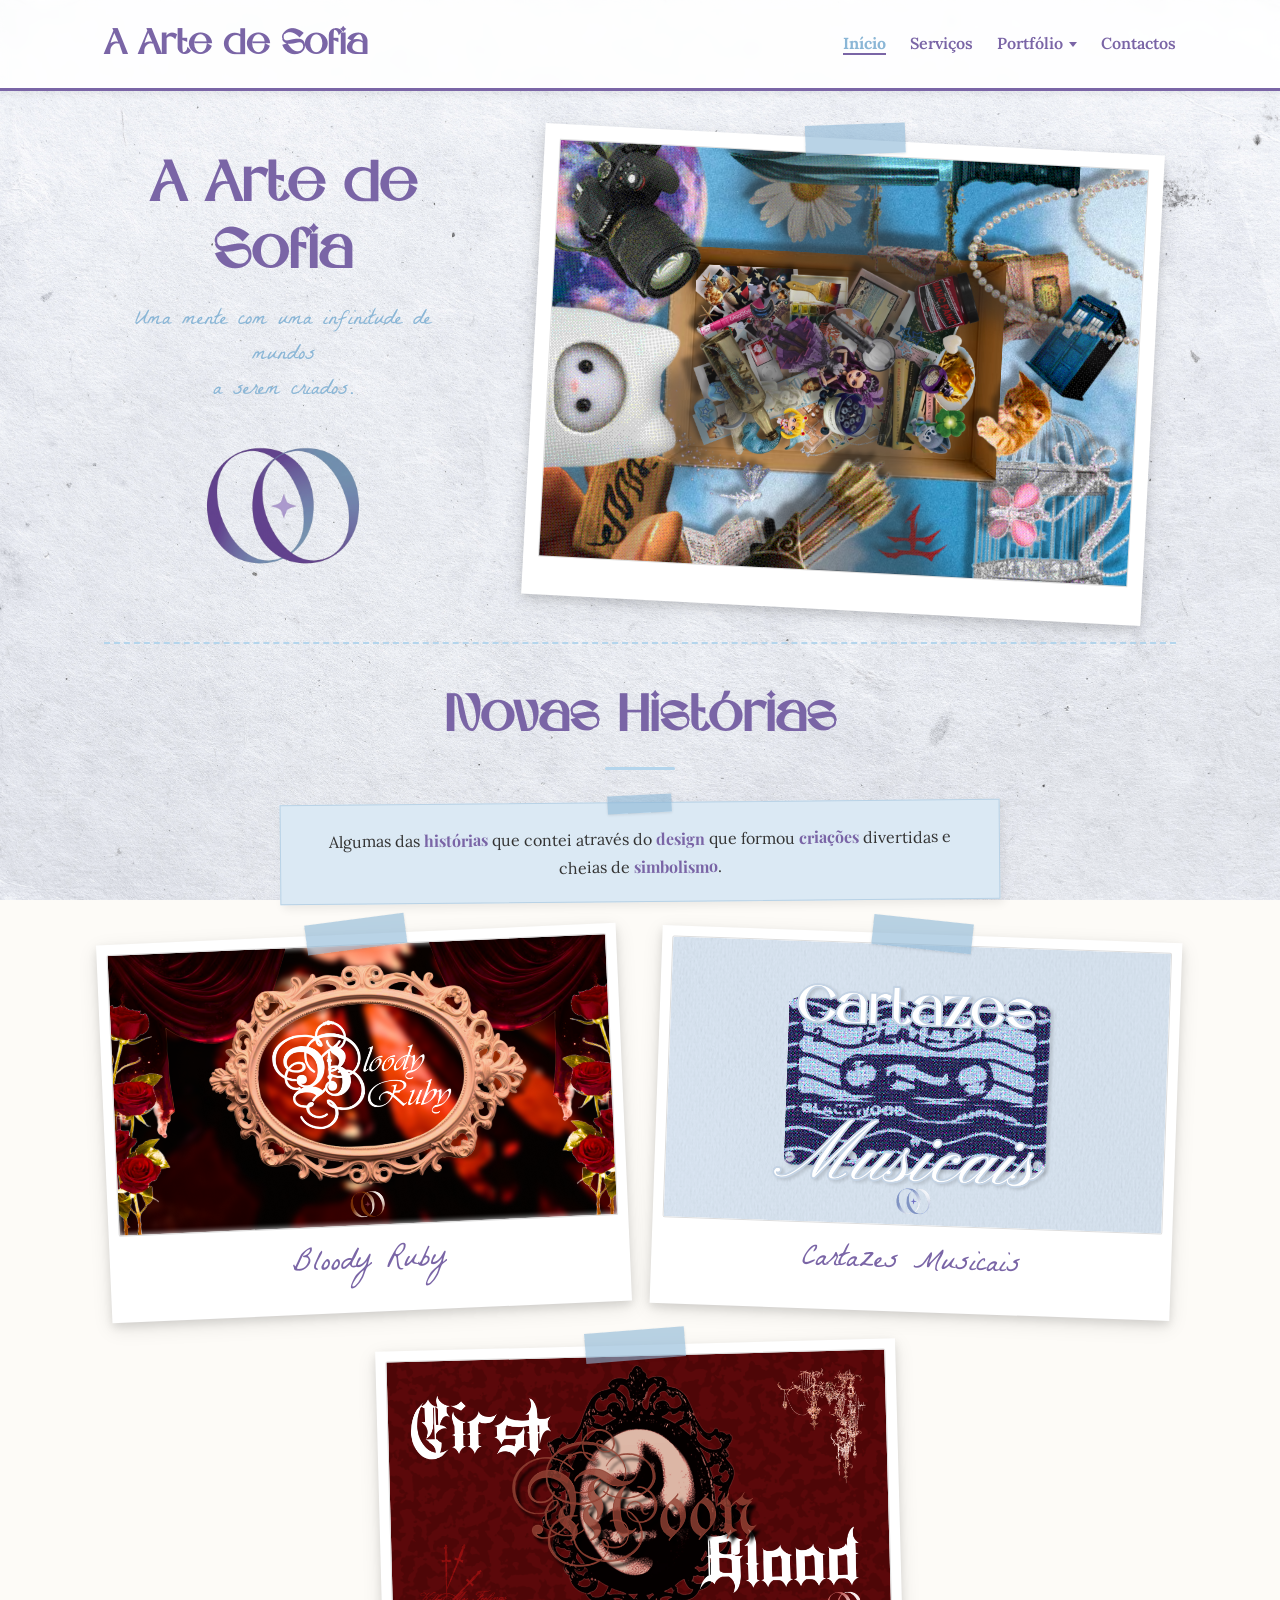
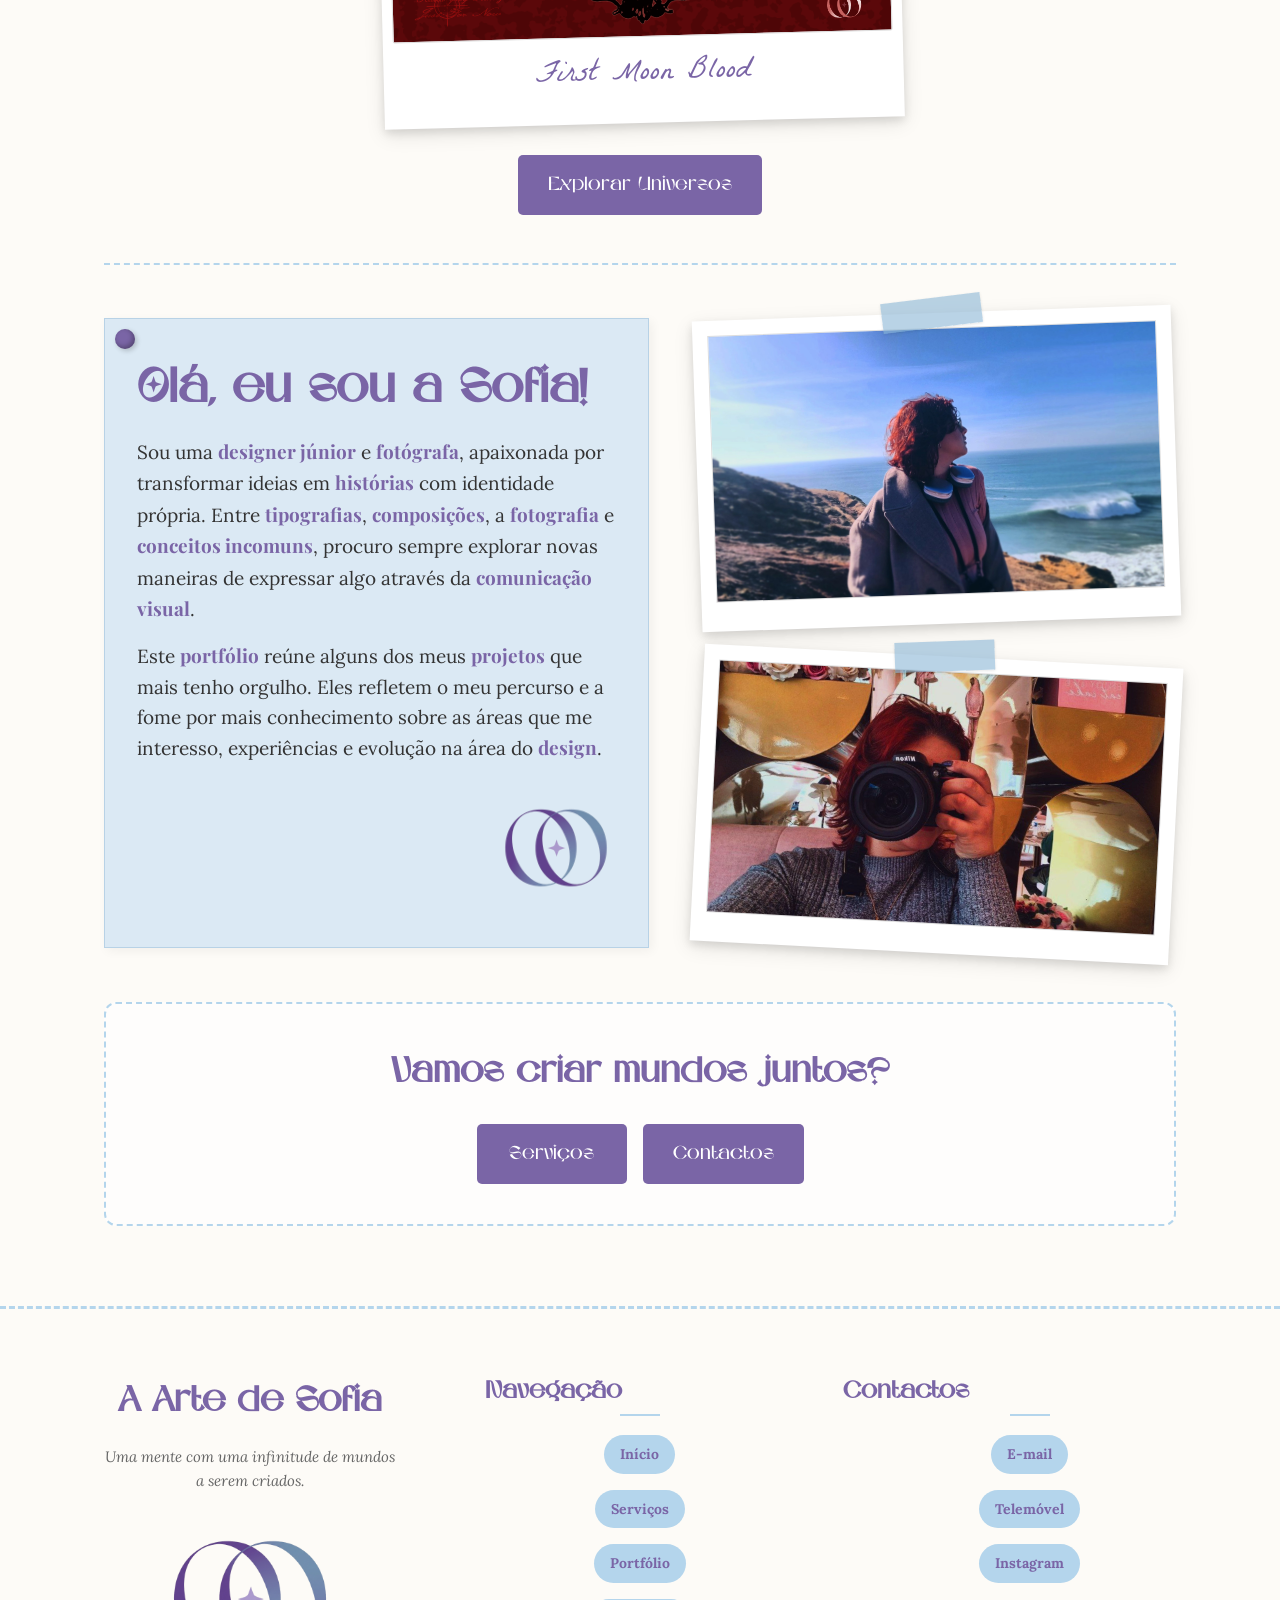
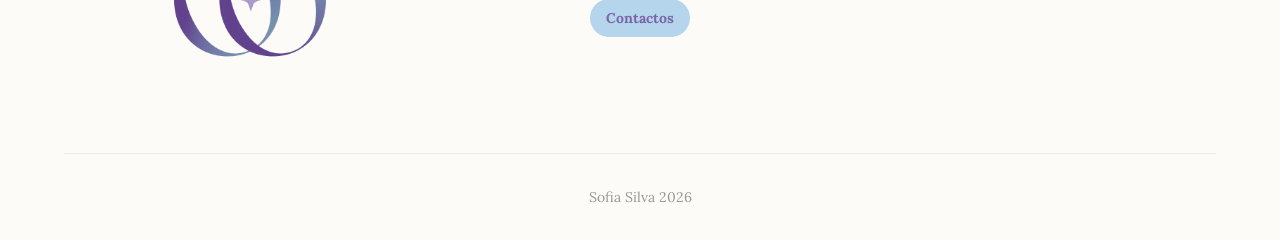
==== commit 91a0efa4: "Enhance project descriptions and visuals across multiple HTML files - Updated project descriptions i" ====
--- a/html/index.html
+++ b/html/index.html
@@ -52,7 +52,7 @@
 
         <section class="projetos-recentes">
             <h2 class="titulo-projetos-recentes">Novas Histórias</h2>
-            <p class="introducao-projetos-recentes">Algumas das histórias que contei através do design que formou criações divertidas e cheias de simbolismo.</p>
+            <p class="introducao-projetos-recentes nota-introdutoria">Algumas das <strong>histórias</strong> que contei através do <strong>design</strong> que formou <strong>criações</strong> divertidas e cheias de <strong>simbolismo</strong>.</p>
             <div class="grelha-projetos-recentes">
                 <a href="bloody_ruby.html" class="polaroide polaroide-projeto">
                     <div class="fita"></div>
--- a/css/style.css
+++ b/css/style.css
@@ -91,7 +91,7 @@
 .logotipo {
   color: #7a65a6;
   font-family: 'Amoria', serif;
-  font-size: 35.2px;
+  font-size: 35px;
   font-weight: bold;
   text-decoration: none;
 }
@@ -127,7 +127,7 @@
 .ligacoes-navegacao summary {
   display: flex;
   align-items: center;
-  gap: 6.4px;
+  gap: 6px;
   color: #7a65a6;
   font-size: 16px;
   font-weight: 600;
@@ -168,7 +168,7 @@
 }
 .submenu-portfolio a {
   display: block;
-  padding: 8.8px 16px;
+  padding: 9px 16px;
   white-space: nowrap;
 }
 .submenu-portfolio a:hover {
@@ -232,6 +232,35 @@
   box-shadow: inset -2px -2px 5px #0000004D, 2px 2px 5px #00000033;
   content: '';
 }
+.nota-introdutoria {
+  position: relative;
+  display: inline-block;
+  max-width: 720px;
+  margin: 20px auto 32px;
+  padding: 22px 28px 20px;
+  border: 1px solid #b8d2e6;
+  background: #dbe9f4;
+  box-shadow: 3px 4px 10px #00000014;
+  font-size: 16px;
+  line-height: 1.7;
+  text-align: center;
+  transform: rotate(-0.5deg);
+}
+.nota-introdutoria::before {
+  position: absolute;
+  top: -8px;
+  left: 50%;
+  width: 64px;
+  height: 18px;
+  background: #8ab6d699;
+  box-shadow: 0 1px 3px #0000001A;
+  content: '';
+  transform: translateX(-50%) rotate(-2deg);
+  pointer-events: none;
+}
+.nota-introdutoria-portfolio {
+  max-width: 820px;
+}
 h1,
 h2,
 h3 {
@@ -245,11 +274,11 @@
 }
 h2 {
   margin-bottom: 8px;
-  font-size: 35.2px;
+  font-size: 35px;
 }
 h3 {
   margin-bottom: 8px;
-  font-size: 28.8px;
+  font-size: 29px;
 }
 h4 {
   margin-bottom: 8px;
@@ -304,7 +333,7 @@
 }
 .hero-zone {
   display: grid;
-  grid-template-columns: minmax(0, 0.8fr) minmax(0, 1.2fr);
+  grid-template-columns: 0.7fr 1.3fr;
   align-items: center;
   gap: 48px;
   margin: 32px 0 32px;
@@ -316,15 +345,17 @@
   text-align: left;
 }
 .texto-hero-zone h1 {
+  display: block;
   margin-bottom: 16px;
   font-family: 'Amoria', serif;
   font-size: 56px;
   line-height: 1.2;
+  text-align: center;
 }
 .texto-hero-zone p {
   color: #8ab6d6;
   font-family: 'La Belle Aurore', cursive;
-  font-size: 21.6px;
+  font-size: 22px;
   line-height: 1.6;
   text-align: center;
 }
@@ -332,7 +363,7 @@
   margin-top: 8px;
 }
 .polaroide-hero-zone {
-  max-width: 560px;
+  max-width: 620px;
   margin: 0 auto;
   padding-bottom: 38px;
   transform: rotate(2deg);
@@ -340,8 +371,7 @@
 .imagem-hero-zone {
   display: block;
   width: 100%;
-  max-height: 460px;
-  object-fit: contain;
+  height: auto;
 }
 .destaque {
   display: flex;
@@ -360,7 +390,7 @@
 }
 .texto-destaque p {
   margin-bottom: 16px;
-  font-size: 19.2px;
+  font-size: 19px;
 }
 .assinatura {
   margin-top: 24px;
@@ -376,7 +406,7 @@
   flex-direction: column;
   gap: 32px;
   width: 100%;
-  max-width: 420px;
+  max-width: 520px;
   margin: 0 auto;
 }
 .convite-criacao {
@@ -391,7 +421,7 @@
   margin-bottom: 24px;
   color: #7a65a6;
   font-family: 'Amoria', serif;
-  font-size: 35.2px;
+  font-size: 35px;
 }
 .botoes-convite {
   display: flex;
@@ -406,7 +436,7 @@
   background-color: #7a65a6;
   color: #fff;
   font-family: 'Amoria', serif;
-  font-size: 19.2px;
+  font-size: 19px;
   text-decoration: none;
   transition: background-color 0.3s;
 }
@@ -422,7 +452,7 @@
 .titulo-projetos-recentes {
   display: inline-block;
   margin-bottom: 12px;
-  font-size: 51.2px;
+  font-size: 51px;
 }
 .introducao-projetos-recentes {
   margin-bottom: 32px;
@@ -431,7 +461,7 @@
   display: block;
   width: 70px;
   height: 3px;
-  margin: 9.6px auto 0;
+  margin: 10px auto 0;
   border-radius: 2px;
   background: #b4d5ec;
   content: '';
@@ -441,20 +471,25 @@
 }
 .titulo-projeto {
   margin: 24px 0 24px;
-  padding-bottom: 9.6px;
+  padding-bottom: 10px;
   border-bottom: 3px dashed #b4d5ec;
   color: #7a65a6;
   font-family: 'Amoria', serif;
-  font-size: 38.4px;
+  font-size: 38px;
   font-weight: 600;
   text-align: left;
 }
 .grelha-projetos-recentes {
   display: grid;
-  grid-template-columns: repeat(3, 1fr);
+  grid-template-columns: repeat(2, 1fr);
   align-items: start;
-  gap: 40px;
+  gap: 32px;
   width: 100%;
+}
+.grelha-projetos-recentes > .polaroide-projeto:nth-child(odd):last-child {
+  grid-column: 1 / -1;
+  justify-self: center;
+  width: calc(50% - 16px);
 }
 .botao-explorar-universos {
   display: inline-block;
@@ -464,7 +499,7 @@
   background-color: #7a65a6;
   color: #fff;
   font-family: 'Amoria', serif;
-  font-size: 19.2px;
+  font-size: 19px;
   text-decoration: none;
   transition: background-color 0.3s;
 }
@@ -472,7 +507,7 @@
   background-color: #8ab6d6;
 }
 .polaroide-projeto {
-  padding: 16px 16px 20px;
+  padding: 10px 10px 20px;
   color: inherit;
   text-decoration: none;
 }
@@ -498,19 +533,31 @@
   margin: 14px 0 4px;
   color: #7a65a6;
   font-family: 'La Belle Aurore', cursive;
-  font-size: 29.6px;
+  font-size: 30px;
   text-align: center;
   text-decoration: none;
 }
 .descricao-projeto {
+  display: flex;
+  flex-direction: column;
+  align-items: flex-end;
+  gap: 12px;
   margin: 0 0 32px;
   padding: 24px;
   border: 1px dashed #b4d5ec;
   border-radius: 12px;
   background: #FFFFFF99;
-  font-size: 15.36px;
+}
+.descricao-projeto p {
+  align-self: stretch;
+  font-size: 15px;
   line-height: 1.8;
   text-align: left;
+}
+.logo-projeto-introducao {
+  width: 64px;
+  height: auto;
+  object-fit: contain;
 }
 .pagina-detalhe-projeto {
   text-align: left;
@@ -526,16 +573,13 @@
 }
 .item-detalhe-projeto {
   display: grid;
-  grid-template-columns: minmax(0, 0.75fr) minmax(0, 1.25fr);
+  grid-template-columns: 1fr 1fr;
   align-items: center;
   gap: 40px;
   margin: 0;
   padding: 0 0 32px;
   border-bottom: 2px dashed #b4d5ec;
 }
-.item-detalhe-projeto:nth-child(even) {
-  grid-template-columns: minmax(0, 1.25fr) minmax(0, 0.75fr);
-}
 .item-detalhe-projeto:last-child {
   padding-bottom: 0;
   border-bottom: 0;
@@ -550,17 +594,23 @@
 }
 .polaroide-detalhe {
   width: 100%;
-  max-width: 360px;
+  max-width: 600px;
   margin: 0 auto;
 }
 .polaroide-brandboard {
-  max-width: 300px;
+  max-width: 520px;
+}
+.legenda-detalhe-projeto {
+  padding: 24px;
+  border: 1px dashed #b4d5ec;
+  border-radius: 12px;
+  background: #FFFFFF99;
 }
 .legenda-detalhe-projeto h2 {
   margin-bottom: 12px;
   color: #7a65a6;
   font-family: 'Amoria', serif;
-  font-size: 28.8px;
+  font-size: 29px;
   text-align: left;
 }
 .legenda-detalhe-projeto p {
@@ -591,7 +641,7 @@
 .icone-servico {
   margin-bottom: 4px;
   color: #7a65a6;
-  font-size: 28.8px;
+  font-size: 29px;
   line-height: 1;
   opacity: 0.7;
 }
@@ -606,7 +656,7 @@
   margin-top: 12px;
   border-bottom: 1px dotted #7a65a6;
   color: #7a65a6;
-  font-size: 14.08px;
+  font-size: 14px;
   font-weight: 600;
   letter-spacing: 0.3px;
   text-decoration: none;
@@ -666,7 +716,7 @@
 .campo-formulario {
   display: flex;
   flex-direction: column;
-  gap: 6.4px;
+  gap: 6px;
 }
 input,
 textarea {
@@ -697,7 +747,7 @@
   background-color: #7a65a6;
   color: #fff;
   font-family: 'Amoria', serif;
-  font-size: 19.2px;
+  font-size: 19px;
   cursor: pointer;
   transition: background-color 0.3s;
 }
@@ -718,7 +768,7 @@
 }
 .contentor-rodape {
   display: grid;
-  grid-template-columns: minmax(0, 1.2fr) minmax(0, 1fr) minmax(0, 1.2fr);
+  grid-template-columns: 1.2fr 1fr 1.2fr;
   align-items: start;
   justify-items: center;
   gap: 48px;
@@ -765,7 +815,7 @@
   border-radius: 20px;
   background: #b4d5ec;
   color: #7a65a6;
-  font-size: 13.6px;
+  font-size: 14px;
   font-weight: bold;
   text-decoration: none;
 }
@@ -780,7 +830,7 @@
   max-width: 300px;
   margin: 16px auto 0;
   color: #666;
-  font-size: 15.2px;
+  font-size: 15px;
   font-style: italic;
 }
 .contentor-rodape > .identidade {
@@ -805,24 +855,26 @@
   padding-top: 32px;
   border-top: 1px solid #eee;
   color: #999;
-  font-size: 14.4px;
+  font-size: 14px;
   text-align: center;
 }
 @media (max-width: 900px) {
   header nav {
     padding: 16px 3%;
   }
+  .hero-zone {
+    grid-template-columns: 0.9fr 1.1fr;
+    gap: 32px;
+  }
   .destaque {
     gap: 32px;
   }
   .grelha-projetos-recentes {
     grid-template-columns: repeat(2, 1fr);
-    gap: 32px;
+    gap: 24px;
   }
   .grelha-projetos-recentes > .polaroide-projeto:nth-child(odd):last-child {
-    grid-column: 1 / -1;
-    justify-self: center;
-    max-width: 360px;
+    width: calc(50% - 12px);
   }
   .contentor-rodape {
     grid-template-columns: 1fr 1fr;
@@ -840,11 +892,10 @@
     width: 100%;
   }
   header nav {
-    padding: 12.8px 5%;
-  }
-  .item-detalhe-projeto,
-  .item-detalhe-projeto:nth-child(even) {
-    grid-template-columns: minmax(0, 1fr);
+    padding: 13px 5%;
+  }
+  .item-detalhe-projeto {
+    grid-template-columns: 1fr;
     gap: 24px;
   }
   .item-detalhe-projeto:nth-child(even) .polaroide-detalhe,
@@ -882,7 +933,7 @@
   }
   .ligacoes-navegacao a,
   .ligacoes-navegacao summary {
-    font-size: 20.8px;
+    font-size: 21px;
   }
   .alternar-menu {
     display: flex;
@@ -890,7 +941,7 @@
   .submenu-portfolio {
     position: static;
     min-width: 0;
-    padding: 5.6px 0;
+    padding: 6px 0;
     border: 2px dashed #8ab6d6;
     background: #00000000;
     box-shadow: none;
@@ -919,9 +970,6 @@
   .texto-hero-zone h1 {
     font-size: 48px;
   }
-  .imagem-hero-zone {
-    max-height: none;
-  }
   .introducao-designer {
     margin-top: 32px;
     padding-top: 32px;
@@ -931,17 +979,17 @@
     max-width: 520px;
   }
   .texto-destaque p {
-    margin-bottom: 13.6px;
-    font-size: 16.8px;
+    margin-bottom: 14px;
+    font-size: 17px;
   }
   .texto-destaque h1 {
-    margin-bottom: 12.8px;
+    margin-bottom: 13px;
   }
   .galeria-fotos-destaque {
-    max-width: 320px;
+    max-width: 440px;
   }
   .nota-papel {
-    padding: 28.8px 25.6px;
+    padding: 29px 26px;
     border-radius: 4px;
     box-shadow: 4px 4px 14px #00000014;
   }
@@ -955,7 +1003,7 @@
     padding: 8px;
   }
   .legenda-polaroide {
-    font-size: 17.6px;
+    font-size: 18px;
   }
   .fita {
     top: -10px;
@@ -972,17 +1020,17 @@
     font-size: 32px;
   }
   .destaque {
-    gap: 28.8px;
+    gap: 29px;
     margin-top: 16px;
   }
   .hero-zone {
     margin-top: 16px;
   }
   .texto-hero-zone h1 {
-    font-size: 38.4px;
+    font-size: 38px;
   }
   .texto-hero-zone p {
-    font-size: 17.6px;
+    font-size: 18px;
   }
   .introducao-designer {
     margin-top: 24px;
@@ -993,7 +1041,7 @@
     padding: 32px 16px;
   }
   .convite-criacao h2 {
-    font-size: 28.8px;
+    font-size: 29px;
   }
   .botoes-convite {
     flex-wrap: wrap;
@@ -1006,22 +1054,22 @@
   }
   .texto-destaque p {
     margin-bottom: 12px;
-    font-size: 15.68px;
+    font-size: 16px;
     line-height: 1.55;
   }
   .nota-papel {
     padding: 24px 20px;
-  }
-  .galeria-fotos-destaque {
-    max-width: 270px;
   }
   .polaroide {
     margin-bottom: 16px;
     padding: 6px 6px 20px;
   }
+  .polaroide-projeto {
+    padding: 10px 10px 20px;
+  }
   .legenda-polaroide {
     margin-top: 5px;
-    font-size: 15.2px;
+    font-size: 15px;
   }
   .fita {
     top: -8px;
@@ -1031,8 +1079,13 @@
   .grelha-projetos-recentes {
     grid-template-columns: 1fr;
     gap: 32px;
-    max-width: 380px;
+    max-width: 600px;
     margin: 0 auto;
+  }
+  .grelha-projetos-recentes > .polaroide-projeto:nth-child(odd):last-child {
+    grid-column: auto;
+    justify-self: stretch;
+    width: 100%;
   }
 }
 @media (max-width: 480px) {
@@ -1043,16 +1096,16 @@
     font-size: 24px;
   }
   h3 {
-    font-size: 19.2px;
+    font-size: 19px;
   }
   .titulo-projetos-recentes {
-    font-size: 35.2px;
+    font-size: 35px;
   }
   .titulo-projeto {
-    font-size: 28.8px;
+    font-size: 29px;
   }
   .polaroide-projeto .legenda-polaroide {
-    font-size: 22.4px;
+    font-size: 22px;
   }
 }
 @media (prefers-reduced-motion: reduce) {
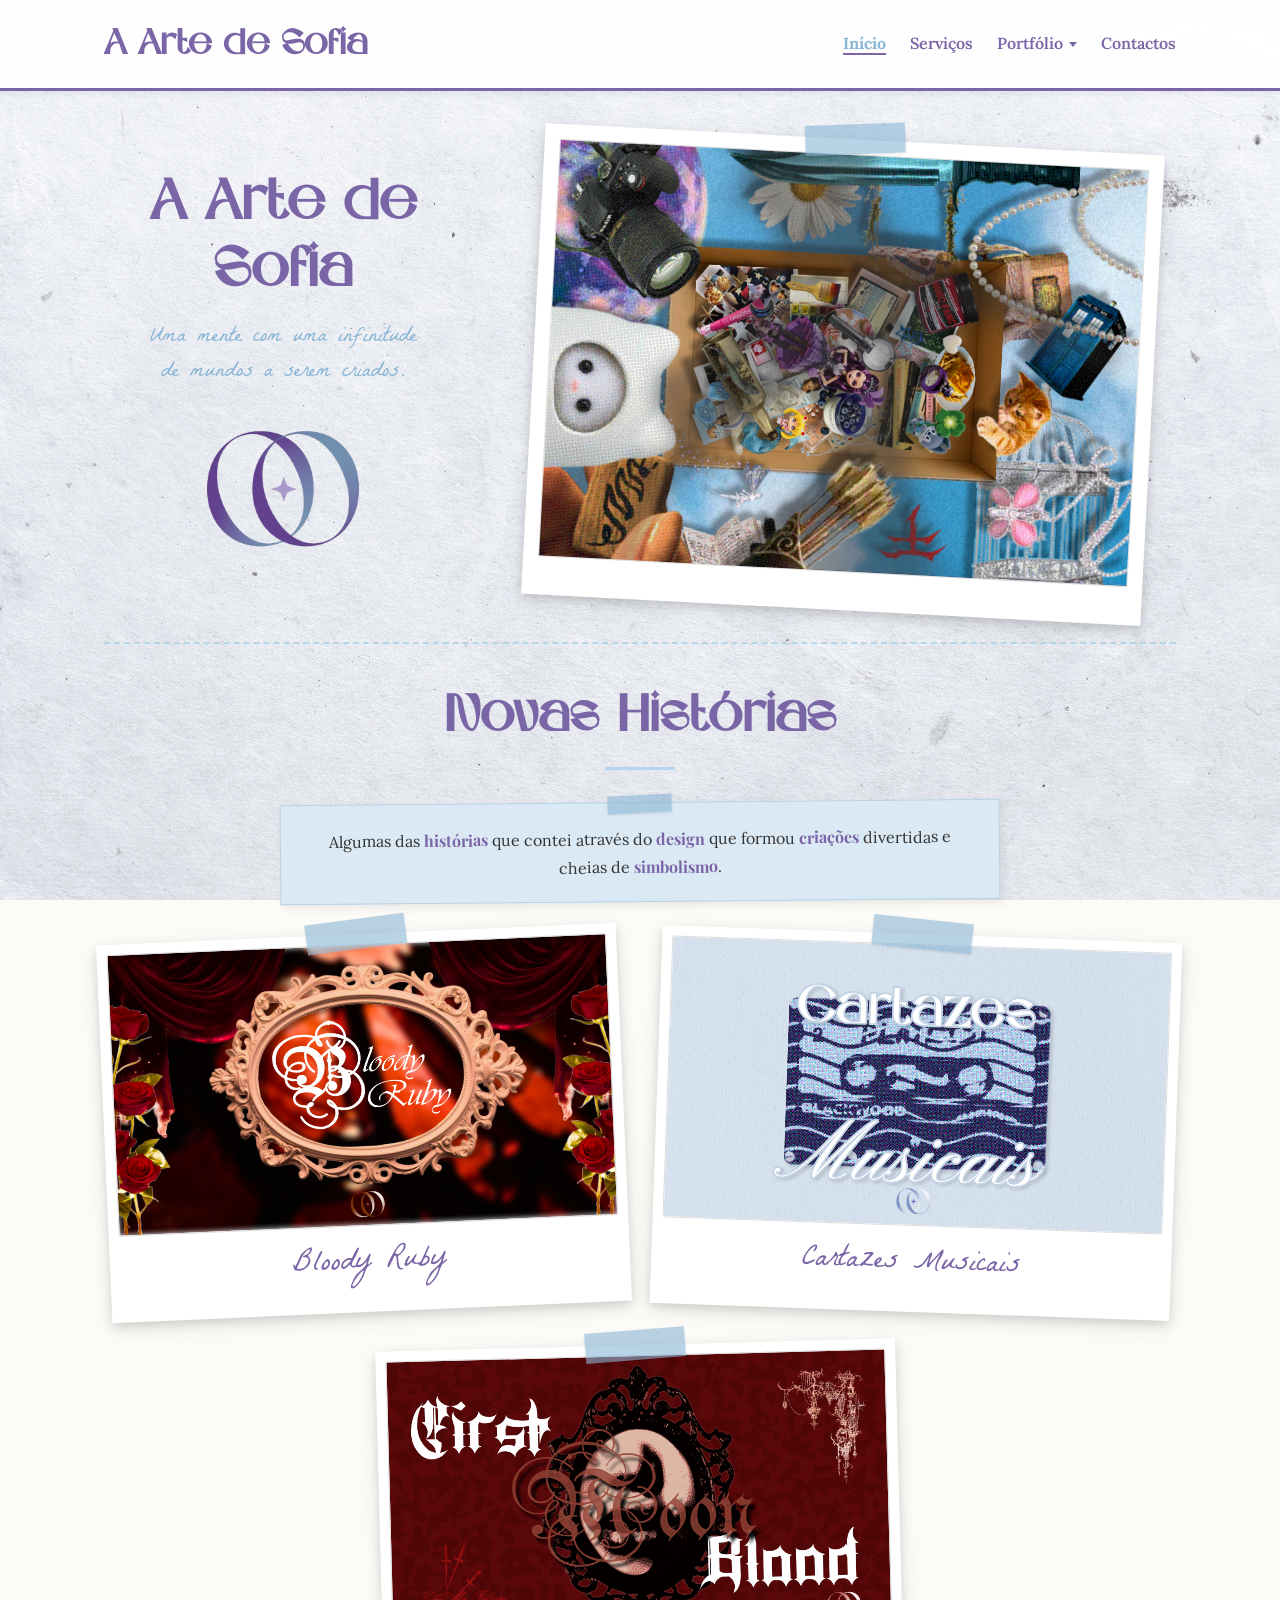
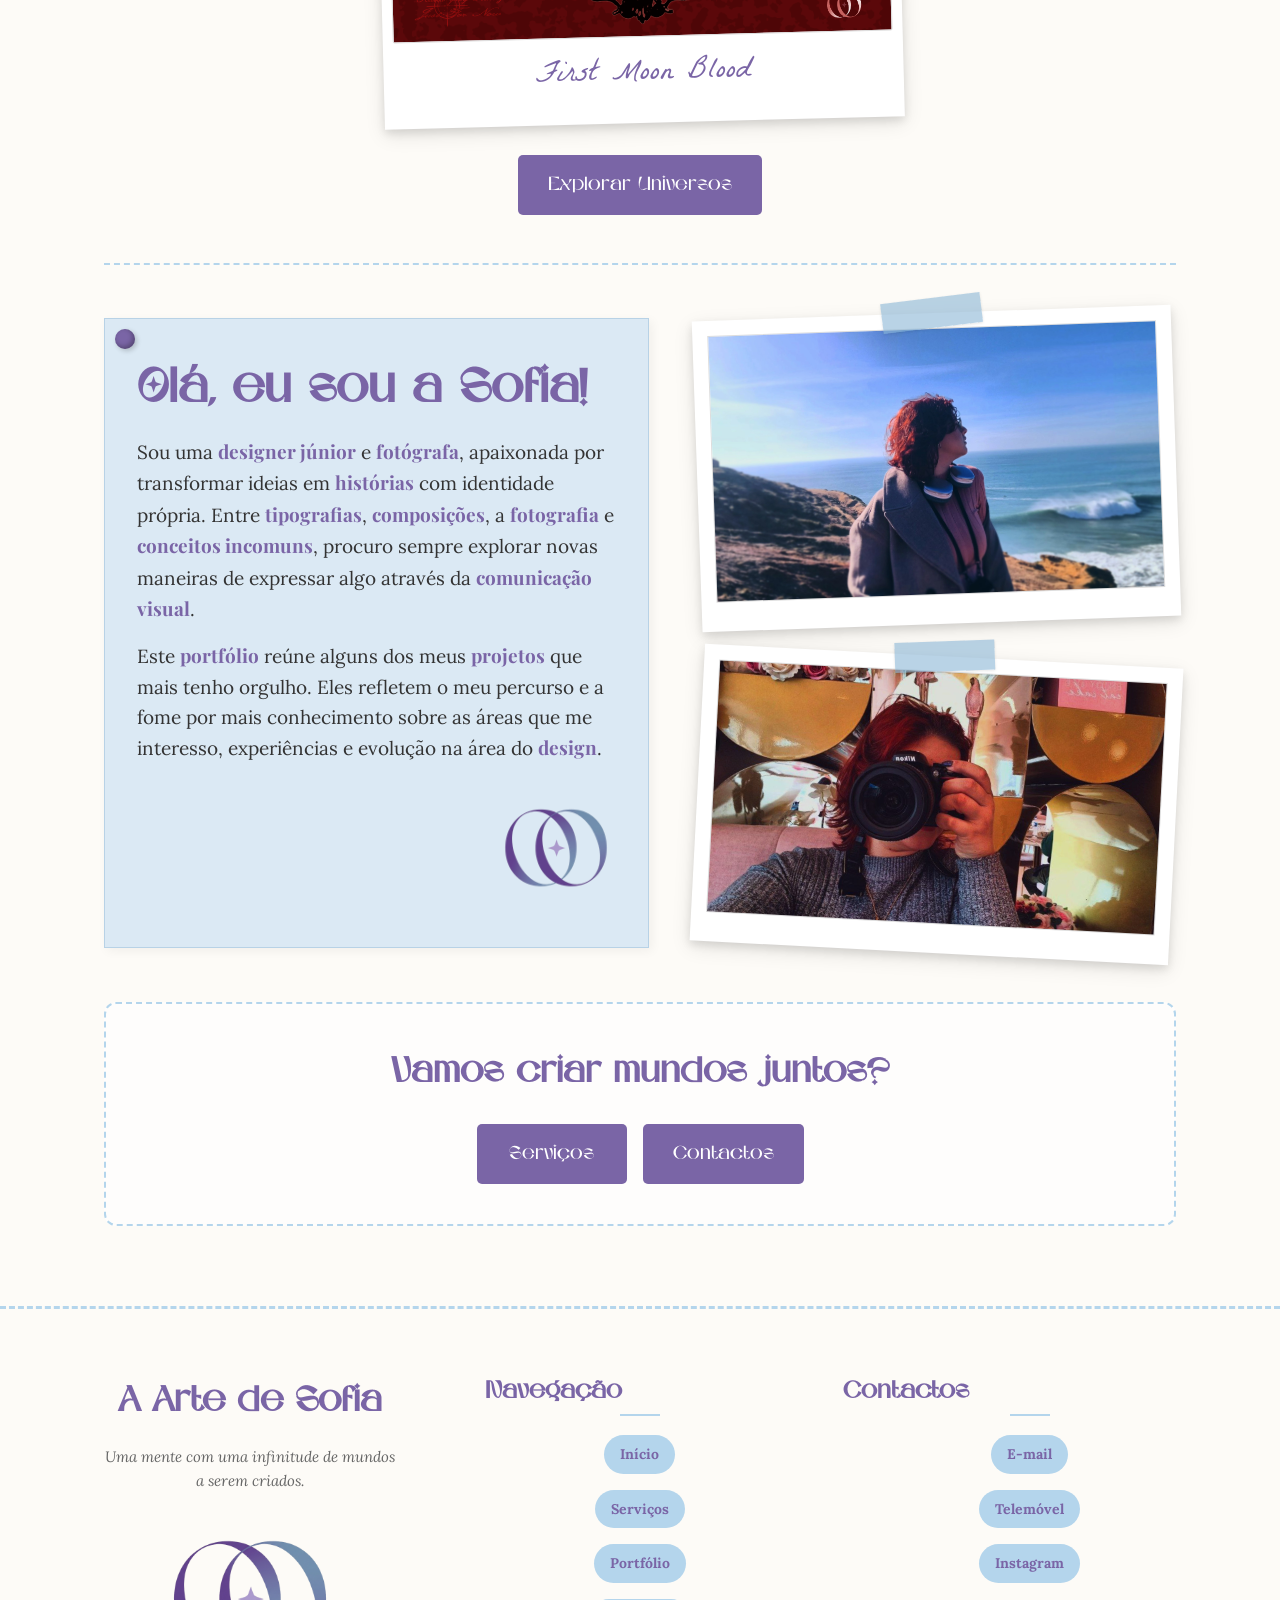
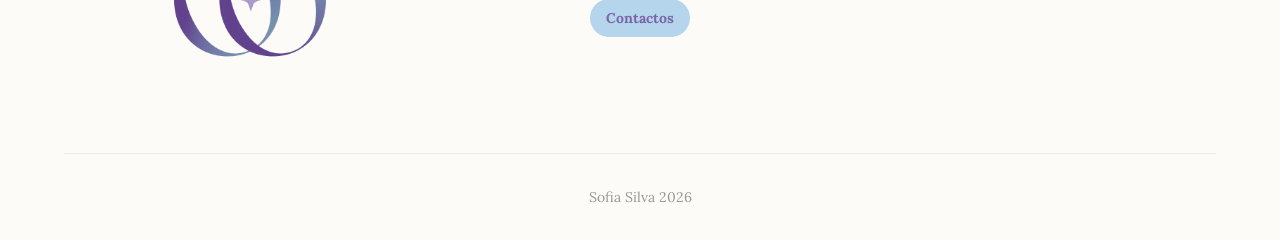
==== commit 66bb069f: "Update stylesheet version to 4.22 and adjust styles for improved layout and readability" ====
--- a/html/index.html
+++ b/html/index.html
@@ -5,7 +5,7 @@
     <meta charset="UTF-8">
     <meta name="viewport" content="width=device-width, initial-scale=1.0">
     <title>A Arte de Sofia | Sobre Mim</title>
-    <link rel="stylesheet" href="../css/style.css?v=4.8">
+    <link rel="stylesheet" href="../css/style.css?v=4.22">
     <link rel="icon" type="image/png" href="../images/favicon.png">
 </head>
 
@@ -41,7 +41,7 @@
         <section class="hero-zone">
             <div class="texto-hero-zone">
                 <h1>A Arte de Sofia</h1>
-                <p>Uma mente com uma infinitude de mundos<br>a serem criados.</p>
+                <p>Uma mente com uma infinitude <br> de mundos a serem criados.</p>
                 <img src="../images/favicon.png" alt="Símbolo da Arte de Sofia" class="imagem-identidade-rodape">
             </div>
             <div class="polaroide polaroide-hero-zone">
@@ -138,7 +138,7 @@
             <p>Sofia Silva 2026</p>
         </div>
     </footer>
-    <script src="../js/script.js?v=1.15"></script>
+    <script src="../js/script.js?v=1.17"></script>
 </body>
 
 </html>
--- a/css/style.css
+++ b/css/style.css
@@ -121,6 +121,12 @@
   border-bottom: 2px solid #7a65a6;
   font-weight: bold;
 }
+.ligacoes-navegacao summary.ativo {
+  font-weight: bold;
+}
+.ligacoes-navegacao summary.ativo span {
+  border-bottom: 2px solid #7a65a6;
+}
 .ligacoes-navegacao details {
   position: relative;
 }
@@ -158,7 +164,7 @@
   top: calc(100% + 12px);
   right: 0;
   z-index: 1002;
-  min-width: 210px;
+  min-width: 180px;
   padding: 8px 0;
   border: 2px dashed #8ab6d6;
   border-radius: 8px;
@@ -168,10 +174,19 @@
 }
 .submenu-portfolio a {
   display: block;
-  padding: 9px 16px;
+  padding: 9px 12px;
   white-space: nowrap;
 }
-.submenu-portfolio a:hover {
+.submenu-portfolio a:hover:not(.ativo) {
+  background: #f3eff8;
+}
+.submenu-portfolio a.ativo {
+  background: transparent;
+  border-bottom: 0;
+}
+.submenu-portfolio a.ativo span {
+  display: inline-block;
+  border-bottom: 2px solid #7a65a6;
   background: #f3eff8;
 }
 .alternar-menu {
@@ -185,6 +200,10 @@
   border: 0;
   border-radius: 0;
   background: #00000000;
+}
+.alternar-menu:hover .barra,
+.alternar-menu.menu-ativo .barra {
+  background-color: #8ab6d6;
 }
 .alternar-menu:hover {
   background: #00000000;
@@ -964,7 +983,11 @@
     row-gap: 40px;
     margin: 24px 0 48px;
   }
+  .polaroide-hero-zone {
+    grid-row: 1;
+  }
   .texto-hero-zone {
+    grid-row: 2;
     text-align: center;
   }
   .texto-hero-zone h1 {
@@ -1027,10 +1050,22 @@
     margin-top: 16px;
   }
   .texto-hero-zone h1 {
-    font-size: 38px;
+    font-size: 36px;
   }
   .texto-hero-zone p {
-    font-size: 18px;
+    font-size: 22px;
+  }
+  .texto-hero-zone .imagem-identidade-rodape {
+    width: 120px;
+  }
+  .identidade .logotipo {
+    font-size: 28px;
+  }
+  .identidade p {
+    font-size: 17px;
+  }
+  .identidade .imagem-identidade-rodape {
+    width: 100px;
   }
   .introducao-designer {
     margin-top: 24px;
